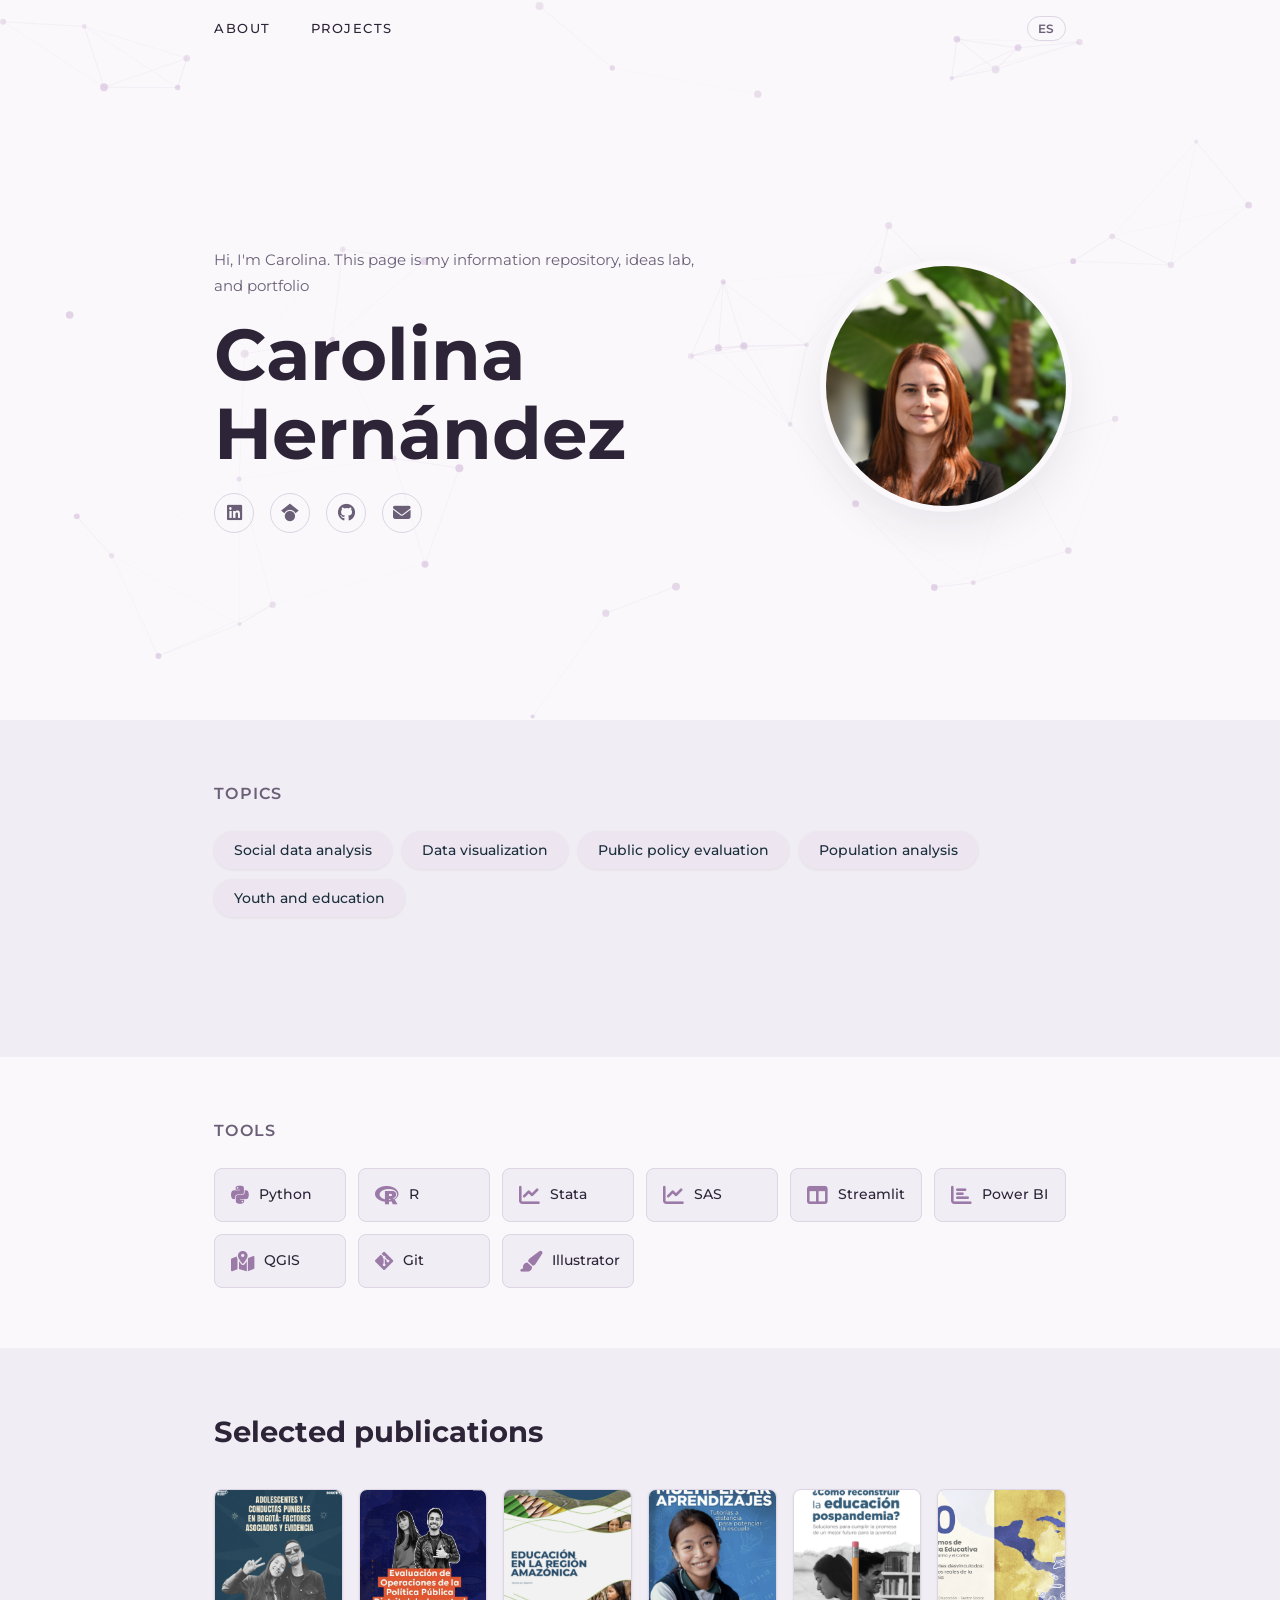
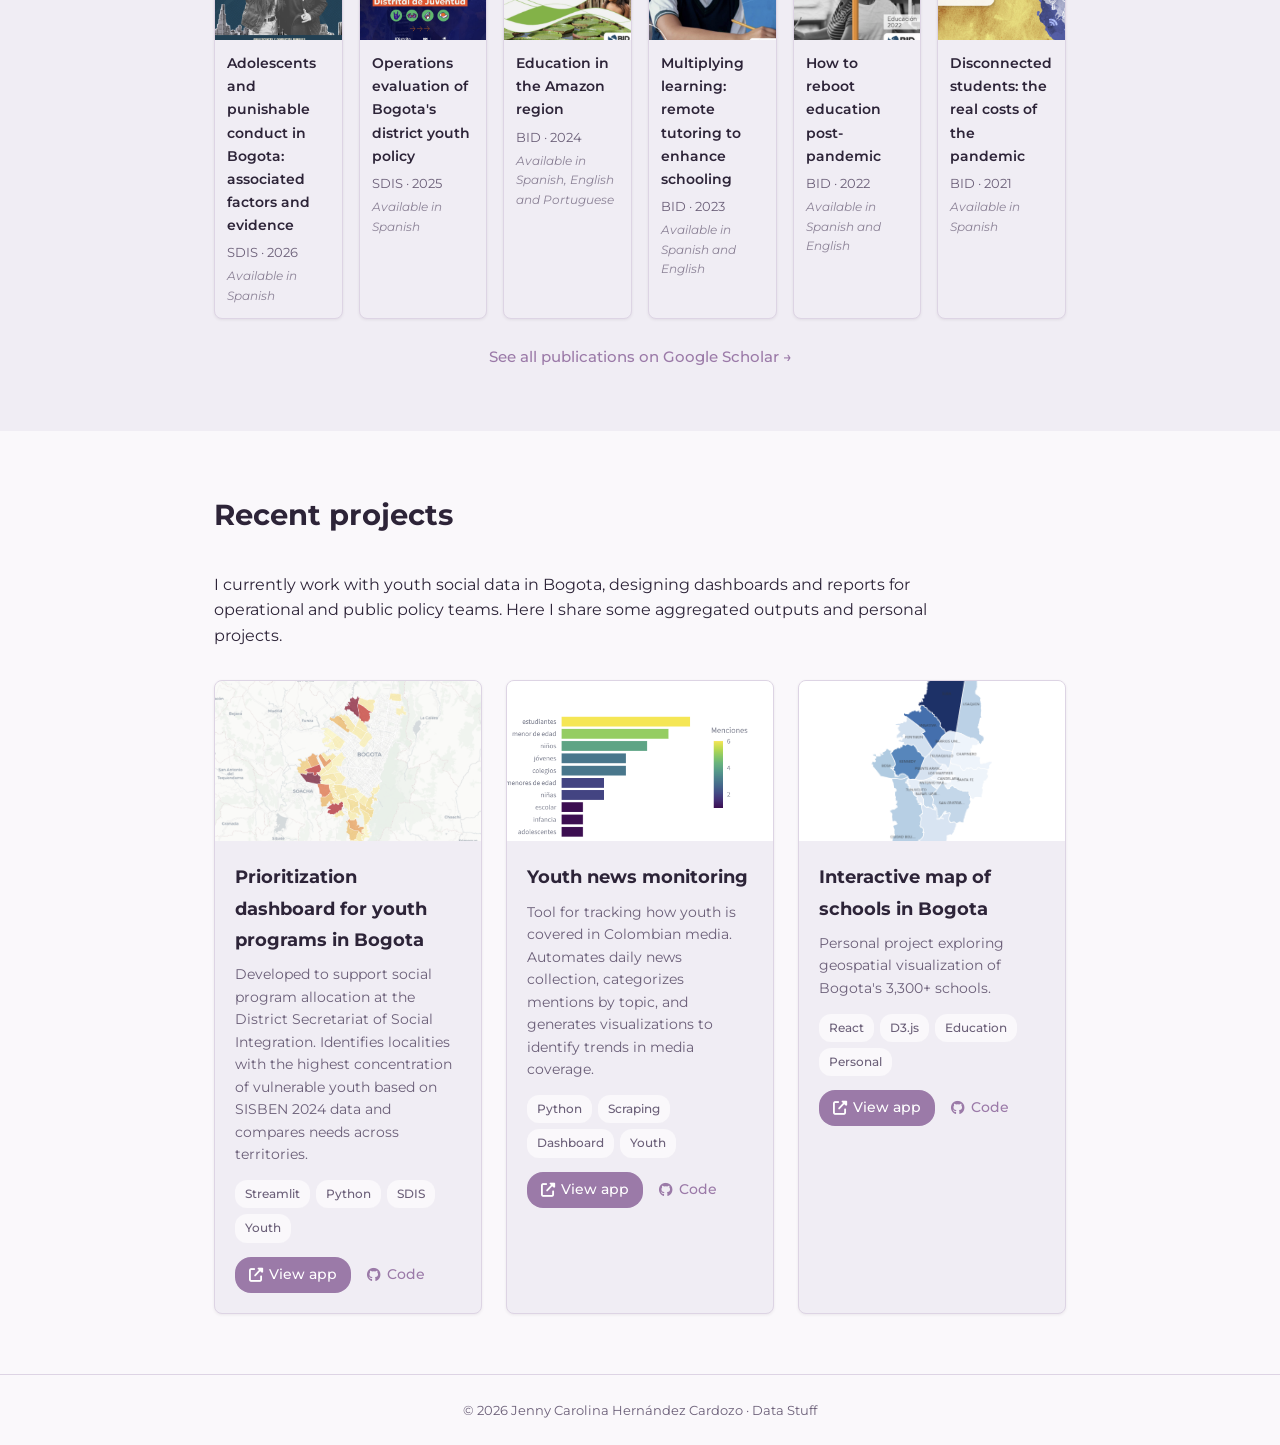
==== index.html @ 2d2e2d51 "Quitar guión largo del saludo hero" ====
<!DOCTYPE html>
<html lang="en">
<head>
    <meta charset="UTF-8">
    <meta name="viewport" content="width=device-width, initial-scale=1.0">
    <title data-i18n-attr="page-title">Data Stuff | Jenny Carolina Hernández Cardozo</title>
    <meta name="description" content="Ideas lab, information repository..." data-i18n-meta="meta-description">
    <link rel="stylesheet" href="style.css?v=18">
    <!-- Iconos de Font Awesome para redes sociales -->
    <link rel="stylesheet" href="https://cdnjs.cloudflare.com/ajax/libs/font-awesome/6.5.1/css/all.min.css">
    <!-- Fuente: Montserrat para todo el sitio -->
    <link rel="preconnect" href="https://fonts.googleapis.com">
    <link rel="preconnect" href="https://fonts.gstatic.com" crossorigin>
    <link href="https://fonts.googleapis.com/css2?family=Montserrat:ital,wght@0,300;0,400;0,500;0,600;0,700&display=swap" rel="stylesheet">
</head>
<body>

    <!-- ========== NAVEGACION ========== -->
    <!-- Barra superior fija con links a cada seccion -->
    <nav class="navbar" id="navbar">
        <div class="nav-container">
            <ul class="nav-links" id="navLinks">
                <li><a href="#about" data-i18n="nav-sobre">About</a></li>
                <li><a href="#projects" data-i18n="nav-proyectos">Projects</a></li>
            </ul>
            <!-- Boton para cambiar idioma (espanol / ingles) -->
            <button class="lang-toggle" id="langToggle" aria-label="Switch language">
                ES
            </button>
        </div>
    </nav>

    <!-- ========== HERO / PRESENTACION ========== -->
    <section class="hero" id="inicio">
        <canvas id="hero-particles"></canvas>
        <div class="hero-container">
            <div class="hero-content">
                <p class="hero-eyebrow" data-i18n="hero-subtitle">Hi, I'm Carolina. This page is my information repository, ideas lab, and portfolio</p>
                <h1 class="hero-name">Carolina<br>Hernández</h1>
                <div class="hero-links">
                    <a href="https://www.linkedin.com/in/carolinahernandezcardozobogota/" target="_blank" rel="noopener" aria-label="LinkedIn">
                        <i class="fab fa-linkedin"></i>
                    </a>
                    <a href="https://scholar.google.com/citations?user=z-auRmUAAAAJ&hl=es" target="_blank" rel="noopener" aria-label="Google Scholar">
                        <i class="fab fa-google-scholar"></i>
                    </a>
                    <a href="https://github.com/CarolinaHernandez2019" target="_blank" rel="noopener" aria-label="GitHub">
                        <i class="fab fa-github"></i>
                    </a>
                    <a href="mailto:carolina.hernandez.car@gmail.com" aria-label="Email">
                        <i class="fas fa-envelope"></i>
                    </a>
                </div>
            </div>
            <div class="hero-photo-wrap">
                <img src="profile.jpg" alt="Carolina Hernández" class="hero-photo">
            </div>
        </div>
    </section>

    <!-- ========== TEMAS ========== -->
    <!-- Expertise profesional -->
    <section class="about-me fade-in" id="about">
        <div class="section-container">
            <h2 class="subsection-title" data-i18n="section-temas">Topics</h2>
            <div class="skill-tags">
                <button class="skill-tag" data-skill="policy" style="--tag-color: #ede6f0;" data-i18n="skill-policy">
                    Social data analysis
                </button>
                <button class="skill-tag" data-skill="data-viz" style="--tag-color: #ede6f0;" data-i18n="skill-dataviz">
                    Data visualization
                </button>
                <button class="skill-tag" data-skill="monitoring" style="--tag-color: #ede6f0;" data-i18n="skill-monitoring">
                    Public policy evaluation
                </button>
                <button class="skill-tag" data-skill="demographics" style="--tag-color: #ede6f0;" data-i18n="skill-demographics">
                    Population analysis
                </button>
                <button class="skill-tag" data-skill="education" style="--tag-color: #ede6f0;" data-i18n="skill-education">
                    Youth and education
                </button>
            </div>
            <div class="skill-descriptions">
                <div class="skill-desc" id="desc-policy">
                    <p data-i18n="desc-policy">Research experience in labor markets, youth, education, and migration.
                    Working with household surveys from Colombia and Latin America.</p>
                </div>
                <div class="skill-desc" id="desc-data-viz">
                    <p data-i18n="desc-dataviz">For technical and non-technical audiences. Publication-ready visualizations
                    in ggplot2 and Plotly. Currently studying D3.js to create interactive web visualizations.</p>
                </div>
                <div class="skill-desc" id="desc-monitoring">
                    <p data-i18n="desc-monitoring">Experience in youth and education policy evaluation through my work
                    with the IDB and the District Secretariat of Social Integration in Bogota.</p>
                </div>
                <div class="skill-desc" id="desc-demographics">
                    <p data-i18n="desc-demographics">Working on population topics since 2013, starting as a research assistant.
                    Formal training with a master's degree in demography from El Colegio de México.</p>
                </div>
                <div class="skill-desc" id="desc-education">
                    <p data-i18n="desc-education">Over 8 years specializing in analysis and evaluation of policies targeting
                    young populations, with emphasis on education, employment, and participation.</p>
                </div>
            </div>
        </div>
    </section>

    <!-- ========== HERRAMIENTAS ========== -->
    <!-- Herramientas tecnicas -->
    <section class="tools-section fade-in" id="tools">
        <div class="section-container">
            <h2 class="subsection-title" data-i18n="subsection-herramientas">Tools</h2>
            <div class="tools-grid">
                <div class="tool-item">
                    <i class="fab fa-python"></i>
                    <span>Python</span>
                </div>
                <div class="tool-item">
                    <i class="fab fa-r-project"></i>
                    <span>R</span>
                </div>
                <div class="tool-item">
                    <i class="fas fa-chart-line"></i>
                    <span>Stata</span>
                </div>
                <div class="tool-item">
                    <i class="fas fa-chart-line"></i>
                    <span>SAS</span>
                </div>
                <div class="tool-item">
                    <i class="fas fa-table-columns"></i>
                    <span>Streamlit</span>
                </div>
                <div class="tool-item">
                    <i class="fas fa-chart-bar"></i>
                    <span>Power BI</span>
                </div>
                <div class="tool-item">
                    <i class="fas fa-map-location-dot"></i>
                    <span>QGIS</span>
                </div>
                <div class="tool-item">
                    <i class="fab fa-git-alt"></i>
                    <span>Git</span>
                </div>
                <div class="tool-item">
                    <i class="fas fa-paintbrush"></i>
                    <span>Illustrator</span>
                </div>
            </div>
        </div>
    </section>

    <!-- ========== PUBLICACIONES ========== -->
    <!-- Publicaciones seleccionadas con imagen de portada -->
    <section class="publications fade-in" id="publications">
        <div class="section-container">
            <h2 class="section-title" data-i18n="section-publicaciones">Selected publications</h2>
            <div class="publications-grid">

                <!-- Publicacion 0: Adolescentes y conductas punibles -->
                <a href="https://www.integracionsocial.gov.co/index.php/noticias/94-noticias-juventud/7770-bogota-presenta-estudio-que-analiza-los-factores-asociados-a-la-vinculacion-de-adolescentes-a-conductas-punibles" target="_blank" rel="noopener" class="publication-card">
                    <div class="publication-image">
                        <img src="Publicaciones/Adolescentes y conductas punibles en Bogotá factores asociados y evidencia.png" alt="Adolescentes y conductas punibles en Bogotá: factores asociados y evidencia">
                    </div>
                    <div class="publication-info">
                        <h3 data-i18n="pub5-title">Adolescents and punishable conduct in Bogota: associated factors and evidence</h3>
                        <p class="publication-meta">SDIS · 2026</p>
                        <p class="publication-lang" data-i18n="pub-lang-es">Disponible en español</p>
                    </div>
                </a>

                <!-- Publicacion 1: Evaluacion de operaciones politica de juventud -->
                <a href="https://felipe-calvo.github.io/static/sdis/PPDJ-Conpes-08-Evaluacion-Operaciones-2025-Informe-Completo.pdf" target="_blank" rel="noopener" class="publication-card">
                    <div class="publication-image">
                        <img src="Publicaciones/Evaluación de Operaciones Política Distrital de Juventud Bogotá.png" alt="Evaluación de operaciones de la política distrital de juventud de Bogotá">
                    </div>
                    <div class="publication-info">
                        <h3 data-i18n="pub0-title">Operations evaluation of Bogota's district youth policy</h3>
                        <p class="publication-meta">SDIS · 2025</p>
                        <p class="publication-lang" data-i18n="pub-lang-es">Disponible en español</p>
                    </div>
                </a>

                <!-- Publicacion 2: Educacion en la region Amazonica -->
                <a href="http://dx.doi.org/10.18235/0012989" target="_blank" rel="noopener" class="publication-card">
                    <div class="publication-image">
                        <img src="Publicaciones/Educación en la región Amazónica.png" alt="Educación en la región Amazónica">
                    </div>
                    <div class="publication-info">
                        <h3 data-i18n="pub1-title">Education in the Amazon region</h3>
                        <p class="publication-meta">BID · 2024</p>
                        <p class="publication-lang" data-i18n="pub-lang-es-en-pt">Disponible en español, inglés y portugués</p>
                    </div>
                </a>

                <!-- Publicacion 3: Multiplicar aprendizajes -->
                <a href="http://dx.doi.org/10.18235/0005309" target="_blank" rel="noopener" class="publication-card">
                    <div class="publication-image">
                        <img src="Publicaciones/Multiplicar aprendizajes tutorías a distancia para potenciar la escuela.png" alt="Multiplicar aprendizajes: tutorías a distancia para potenciar la escuela">
                    </div>
                    <div class="publication-info">
                        <h3 data-i18n="pub2-title">Multiplying learning: remote tutoring to enhance schooling</h3>
                        <p class="publication-meta">BID · 2023</p>
                        <p class="publication-lang" data-i18n="pub-lang-es-en">Disponible en español e inglés</p>
                    </div>
                </a>

                <!-- Publicacion 4: Como reconstruir la educacion postpandemia -->
                <a href="http://dx.doi.org/10.18235/0004241" target="_blank" rel="noopener" class="publication-card">
                    <div class="publication-image">
                        <img src="Publicaciones/¿Cómo reconstruir la educación postpandemia.png" alt="¿Cómo reconstruir la educación postpandemia?">
                    </div>
                    <div class="publication-info">
                        <h3 data-i18n="pub3-title">How to reboot education post-pandemic</h3>
                        <p class="publication-meta">BID · 2022</p>
                        <p class="publication-lang" data-i18n="pub-lang-es-en">Disponible en español e inglés</p>
                    </div>
                </a>

                <!-- Publicacion 5: Estudiantes desvinculados -->
                <a href="https://publications.iadb.org/es/hablemos-de-politica-educativa-10-estudiantes-desvinculados-los-costos-reales-de-la-pandemia" target="_blank" rel="noopener" class="publication-card">
                    <div class="publication-image">
                        <img src="Publicaciones/Estudiantes desvinculados, Los costos reales de la pandemia.png" alt="Estudiantes desvinculados: los costos reales de la pandemia">
                    </div>
                    <div class="publication-info">
                        <h3 data-i18n="pub4-title">Disconnected students: the real costs of the pandemic</h3>
                        <p class="publication-meta">BID · 2021</p>
                        <p class="publication-lang" data-i18n="pub-lang-es">Disponible en español</p>
                    </div>
                </a>

            </div>
            <p class="publications-more">
                <a href="https://scholar.google.com/citations?user=z-auRmUAAAAJ&hl=es" target="_blank" rel="noopener">
                    <span data-i18n="pub-scholar-link">See all publications on Google Scholar</span> →
                </a>
            </p>
        </div>
    </section>

    <!-- ========== PROYECTOS ========== -->
    <!-- Tarjetas con proyectos destacados -->
    <section class="projects fade-in" id="projects">
        <div class="section-container">
            <h2 class="section-title" data-i18n="section-proyectos">Recent projects</h2>
            <p class="projects-intro" data-i18n="hero-intro-projects">
                I currently work with youth social data in Bogota, designing dashboards
                and reports for operational and public policy teams. Here I share some
                aggregated outputs and personal projects.
            </p>
            <div class="projects-grid">

                <!-- Proyecto 1: Tablero Jovenes con Oportunidades -->
                <article class="project-card">
                    <div class="project-image project-image-link">
                        <a href="https://tablero-jco-fmeyctbuhogjs5tgttm2iw.streamlit.app/" target="_blank" rel="noopener">
                            <img src="tablero-jco-preview.png" alt="Youth programs prioritization dashboard preview">
                        </a>
                    </div>
                    <div class="project-content">
                        <h3 data-i18n="project1-title">Prioritization dashboard for youth programs in Bogota</h3>
                        <p data-i18n="project1-desc">Developed to support social program allocation at the District Secretariat
                        of Social Integration. Identifies localities with the highest concentration of
                        vulnerable youth based on SISBEN 2024 data and compares needs across territories.</p>
                        <div class="project-tags">
                            <span>Streamlit</span>
                            <span>Python</span>
                            <span>SDIS</span>
                            <span data-i18n="tag-youth">Youth</span>
                        </div>
                        <div class="project-links-row">
                            <a href="https://tablero-jco-fmeyctbuhogjs5tgttm2iw.streamlit.app/"
                               target="_blank" rel="noopener" class="project-link primary">
                                <i class="fas fa-external-link-alt"></i> <span data-i18n="project1-link-app">View app</span>
                            </a>
                            <a href="https://github.com/CarolinaHernandez2019/tablero-jco"
                               target="_blank" rel="noopener" class="project-link">
                                <i class="fab fa-github"></i> <span data-i18n="project1-link-code">Code</span>
                            </a>
                        </div>
                    </div>
                </article>

                <!-- Proyecto 2: Monitoreo de noticias de juventud -->
                <article class="project-card">
                    <div class="project-image project-image-link">
                        <a href="https://noticiasjuventudcolombia.streamlit.app/" target="_blank" rel="noopener">
                            <img src="monitor-noticias-preview.png" alt="Youth news monitoring dashboard preview">
                        </a>
                    </div>
                    <div class="project-content">
                        <h3 data-i18n="project2-title">Youth news monitoring</h3>
                        <p data-i18n="project2-desc">Tool for tracking how youth is covered in Colombian media. Automates
                        daily news collection, categorizes mentions by topic, and generates visualizations
                        to identify trends in media coverage.</p>
                        <div class="project-tags">
                            <span>Python</span>
                            <span>Scraping</span>
                            <span>Dashboard</span>
                            <span data-i18n="tag-youth">Youth</span>
                        </div>
                        <div class="project-links-row">
                            <a href="https://noticiasjuventudcolombia.streamlit.app/"
                               target="_blank" rel="noopener" class="project-link primary">
                                <i class="fas fa-external-link-alt"></i> <span data-i18n="project2-link-app">View app</span>
                            </a>
                            <a href="https://github.com/CarolinaHernandez2019/-monitoreo-noticias-juventud"
                               target="_blank" rel="noopener" class="project-link">
                                <i class="fab fa-github"></i> <span data-i18n="project2-link-code">Code</span>
                            </a>
                        </div>
                    </div>
                </article>

                <!-- Proyecto 3: Mapa de escuelas de Bogotá -->
                <article class="project-card">
                    <div class="project-image project-image-link">
                        <a href="https://carolinahernandez2019.github.io/mapa-escuelas-bogota/" target="_blank" rel="noopener">
                            <img src="mapa-escuelas-preview.png" alt="Mapa interactivo de escuelas de Bogotá preview">
                        </a>
                    </div>
                    <div class="project-content">
                        <h3 data-i18n="project3-title">Interactive map of schools in Bogota</h3>
                        <p data-i18n="project3-desc">Personal project exploring geospatial visualization of Bogota's 3,300+ schools.</p>
                        <div class="project-tags">
                            <span>React</span>
                            <span>D3.js</span>
                            <span data-i18n="tag-education">Education</span>
                            <span data-i18n="tag-personal">Personal</span>
                        </div>
                        <div class="project-links-row">
                            <a href="https://carolinahernandez2019.github.io/mapa-escuelas-bogota/"
                               target="_blank" rel="noopener" class="project-link primary">
                                <i class="fas fa-external-link-alt"></i> <span data-i18n="project3-link-app">View app</span>
                            </a>
                            <a href="https://github.com/CarolinaHernandez2019/mapa-escuelas-bogota"
                               target="_blank" rel="noopener" class="project-link">
                                <i class="fab fa-github"></i> <span data-i18n="project3-link-code">Code</span>
                            </a>
                        </div>
                    </div>
                </article>

            </div>
        </div>
    </section>

    <!-- ========== FOOTER ========== -->
    <footer class="footer">
        <div class="section-container">
            <p data-i18n="footer-text">&copy; 2026 Jenny Carolina Hernández Cardozo &middot; Data Stuff</p>
        </div>
    </footer>

    <script src="traducciones-idioma.js?v=8"></script>
    <script src="particles.js?v=5"></script>
    <script src="script.js?v=6"></script>
</body>
</html>
---- style.css ----
/* ==========================================================
   PORTAFOLIO - Carolina Hernandez
   Archivo de estilos principal.

   Para modificar colores, buscar la seccion "Variables CSS"
   al inicio. Ahi se cambian los colores globales del sitio.
   ========================================================== */

/* --- Clase para ocultar visualmente pero mantener accesible para buscadores y lectores de pantalla --- */
.sr-only {
    position: absolute;
    width: 1px;
    height: 1px;
    padding: 0;
    margin: -1px;
    overflow: hidden;
    clip: rect(0, 0, 0, 0);
    white-space: nowrap;
    border: 0;
}

/* --- Variables CSS: colores y fuentes del sitio --- */
/* Tema claro minimalista — paleta lilac */
:root {
    --color-bg: #faf8fb;
    --color-surface: #f0edf4;
    --color-text: #2d2438;
    --color-text-secondary: #6b5f78;
    --color-accent: #9b7aa8;
    --color-accent-hover: #7d5e8a;
    --color-accent-light: #ede6f0;
    --color-border: #ddd4e4;
    --font-body: 'Montserrat', -apple-system, BlinkMacSystemFont, sans-serif;
    --font-heading: 'Montserrat', -apple-system, BlinkMacSystemFont, sans-serif;
    --shadow-sm: 0 1px 3px rgba(45, 36, 56, 0.08);
    --shadow-md: 0 4px 12px rgba(45, 36, 56, 0.1);
    --shadow-lg: 0 8px 30px rgba(45, 36, 56, 0.12);
    --radius: 8px;
    --max-width: 900px;
    --transition: 0.3s ease;
}

/* --- Reset: estilos base para todos los elementos --- */
*,
*::before,
*::after {
    margin: 0;
    padding: 0;
    box-sizing: border-box;
}

html {
    scroll-behavior: smooth;
    scroll-padding-top: 80px;
}

body {
    font-family: var(--font-body);
    background-color: var(--color-bg);
    color: var(--color-text);
    line-height: 1.7;
    transition: background-color var(--transition), color var(--transition);
}

/* --- Contenedor de secciones --- */
.section-container {
    max-width: var(--max-width);
    margin: 0 auto;
    padding: 0 24px;
}

/* ========== NAVEGACION ========== */
/* Barra fija en la parte superior */
.navbar {
    position: fixed;
    top: 0;
    left: 0;
    right: 0;
    z-index: 1000;
    background: transparent;
    border-bottom: none;
    transition: background var(--transition), box-shadow var(--transition);
}

/* Al hacer scroll, la barra gana fondo solido */
.navbar.scrolled {
    background: var(--color-bg);
    border-bottom: 1px solid var(--color-border);
}

/* Cuando se hace scroll, la barra gana sombra */
.navbar.scrolled {
    box-shadow: var(--shadow-sm);
}

.nav-container {
    max-width: var(--max-width);
    margin: 0 auto;
    padding: 0 24px;
    display: flex;
    align-items: center;
    justify-content: space-between;
    height: 56px;
}

.nav-links {
    display: flex;
    list-style: none;
    gap: 40px;
}

.nav-links a {
    text-decoration: none;
    color: var(--color-text);
    font-size: 0.8rem;
    font-weight: 500;
    letter-spacing: 0.12em;
    text-transform: uppercase;
    transition: color var(--transition);
    position: relative;
}

.nav-links a:hover,
.nav-links a.active {
    color: var(--color-accent);
}

/* Linea decorativa debajo del link activo — ahora animada en la seccion de animaciones */

/* --- Boton de cambio de idioma (ES/EN) --- */
/* Se muestra junto al boton de tema en la barra de navegacion */
.lang-toggle {
    background: none;
    border: 1.5px solid var(--color-border);
    color: var(--color-text-secondary);
    font-family: var(--font-body);
    font-size: 0.75rem;
    font-weight: 600;
    cursor: pointer;
    padding: 4px 10px;
    border-radius: 14px;
    letter-spacing: 0.05em;
    transition: color var(--transition), border-color var(--transition), background var(--transition);
}

.lang-toggle:hover {
    color: var(--color-accent);
    border-color: var(--color-accent);
    background: var(--color-bg);
}

/* --- Boton de tema (deshabilitado, solo tema oscuro) --- */
.theme-toggle {
    display: none;
    background: none;
    border: none;
    color: var(--color-text-secondary);
    font-size: 1.1rem;
    cursor: pointer;
    padding: 8px;
    border-radius: 50%;
    transition: color var(--transition), background var(--transition);
}

.theme-toggle:hover {
    color: var(--color-accent);
    background: var(--color-bg);
}

/* --- Subtitulo "Cosas de Datos" debajo del nombre --- */
.hero-tagline {
    font-family: var(--font-body);
    font-size: 1.1rem;
    font-weight: 400;
    color: var(--color-accent);
    margin-bottom: 24px;
}

/* ========== HERO / PRESENTACION ========== */
.hero {
    position: relative;
    padding: 140px 0 80px;
    min-height: 80vh;
    display: flex;
    align-items: center;
}

/* Canvas de partículas — fondo del hero */
#hero-particles {
    position: absolute;
    top: 0;
    left: 0;
    width: 100%;
    height: 100%;
    z-index: 0;
    pointer-events: none;
}

.hero-container {
    position: relative;
    z-index: 1;
    max-width: var(--max-width);
    margin: 0 auto;
    padding: 0 24px;
    display: flex;
    gap: 48px;
    align-items: center;
    width: 100%;
}

/* Texto del hero ocupa la izquierda */
.hero-content {
    flex: 1;
}

/* Saludo / intro antes del nombre */
.hero-eyebrow {
    font-size: 0.95rem;
    font-weight: 400;
    color: var(--color-text-secondary);
    margin-bottom: 16px;
    max-width: 480px;
}

/* Foto circular a la derecha */
.hero-photo-wrap {
    flex-shrink: 0;
}

.hero-photo {
    width: 240px;
    height: 240px;
    border-radius: 50%;
    object-fit: cover;
    box-shadow: 0 0 0 6px var(--color-bg), 0 16px 48px rgba(45, 36, 56, 0.1);
}

/* --- Foto de perfil (usada en seccion Sobre mi) --- */
.hero-image {
    flex-shrink: 0;
}

.hero-image img,
.image-placeholder {
    width: 220px;
    height: 220px;
    border-radius: 12px;
    object-fit: cover;
    box-shadow: var(--shadow-md);
}

/* Placeholder que se muestra mientras no haya foto */
.image-placeholder {
    background: linear-gradient(135deg, #ddd4e4 0%, #9b7aa8 100%);
    display: flex;
    flex-direction: column;
    align-items: center;
    justify-content: center;
    color: white;
    font-size: 0.8rem;
    gap: 8px;
}

.image-placeholder i {
    font-size: 3rem;
    opacity: 0.9;
}

.image-hint {
    font-size: 0.7rem;
    opacity: 0.7;
}

/* --- Contenido del hero --- */
.hero-location {
    font-size: 0.85rem;
    color: var(--color-text-secondary);
    margin-bottom: 8px;
}

.hero-location i {
    margin-right: 4px;
    color: var(--color-accent);
}

.hero-name {
    font-family: var(--font-heading);
    font-size: clamp(3rem, 7vw, 4.5rem);
    font-weight: 700;
    line-height: 1.1;
    margin-bottom: 20px;
    color: var(--color-text);
}

.hero-title {
    font-family: var(--font-body);
    font-size: 1.15rem;
    font-weight: 500;
    color: var(--color-accent);
    margin-bottom: 2px;
}

.hero-tagline {
    font-size: 1rem;
    line-height: 1.7;
    color: var(--color-text-secondary);
    max-width: 480px;
    margin-bottom: 24px;
}

/* Link dentro de la bio (ej: enlace a LinkedIn) */
.hero-bio a {
    color: var(--color-accent);
    text-decoration: none;
    font-weight: 500;
    border-bottom: 1px solid transparent;
    transition: border-color var(--transition);
}

.hero-bio a:hover {
    border-bottom-color: var(--color-accent);
}

/* --- Iconos de redes sociales en el hero --- */
.hero-links {
    display: flex;
    gap: 16px;
}

.hero-links a {
    width: 40px;
    height: 40px;
    display: flex;
    align-items: center;
    justify-content: center;
    border-radius: 50%;
    color: var(--color-text-secondary);
    border: 1px solid var(--color-border);
    text-decoration: none;
    font-size: 1.1rem;
    transition: all var(--transition);
}

.hero-links a:hover {
    color: var(--color-accent);
    border-color: var(--color-accent);
    transform: translateY(-2px);
    box-shadow: var(--shadow-sm);
}

/* ========== SECCION DE SKILLS / EXPERTISE ========== */
.skills {
    padding: 24px 0 60px;
}

.section-title {
    font-family: var(--font-heading);
    font-size: 1.8rem;
    margin-bottom: 32px;
    color: var(--color-text);
}

.subsection-title {
    font-family: var(--font-body);
    font-size: 1rem;
    font-weight: 600;
    margin: 0 0 24px;
    color: var(--color-text-secondary);
    text-transform: uppercase;
    letter-spacing: 0.08em;
}

/* --- Tags interactivos de expertise --- */
/* Al hacer clic aparece la descripcion debajo */
.skill-tags {
    display: flex;
    flex-wrap: wrap;
    gap: 10px;
}

.skill-tag {
    padding: 10px 20px;
    border-radius: 24px;
    border: none;
    background: var(--tag-color);
    color: #1a2e3b;
    font-family: var(--font-body);
    font-size: 0.88rem;
    font-weight: 500;
    cursor: pointer;
    transition: all var(--transition);
    box-shadow: var(--shadow-sm);
}

.skill-tag:hover {
    transform: translateY(-2px);
    box-shadow: var(--shadow-md);
}

.skill-tag.active {
    transform: translateY(-2px);
    box-shadow: var(--shadow-md);
    outline: 2px solid var(--color-text);
    outline-offset: 2px;
}

/* Descripciones que aparecen al hacer clic */
.skill-descriptions {
    margin-top: 20px;
    min-height: 60px;
}

.skill-desc {
    display: none;
    animation: fadeIn 0.3s ease;
}

.skill-desc.active {
    display: block;
}

.skill-desc p {
    font-size: 0.92rem;
    line-height: 1.7;
    color: var(--color-text-secondary);
    padding: 16px 20px;
    background: var(--color-surface);
    border-radius: var(--radius);
    border-left: 3px solid var(--color-accent);
    box-shadow: var(--shadow-sm);
}

@keyframes fadeIn {
    from { opacity: 0; transform: translateY(8px); }
    to { opacity: 1; transform: translateY(0); }
}

/* --- Grid de herramientas tecnicas --- */
.tools-grid {
    display: grid;
    grid-template-columns: repeat(auto-fill, minmax(120px, 1fr));
    gap: 12px;
}

.tool-item {
    display: flex;
    align-items: center;
    gap: 10px;
    padding: 14px 16px;
    background: var(--color-surface);
    border-radius: var(--radius);
    border: 1px solid var(--color-border);
    font-size: 0.88rem;
    font-weight: 500;
    transition: all var(--transition);
}

.tool-item:hover {
    border-color: var(--color-accent);
    transform: translateY(-1px);
    box-shadow: var(--shadow-sm);
}

.tool-item i {
    font-size: 1.3rem;
    color: var(--color-accent);
}

/* ========== HERRAMIENTAS (seccion separada) ========== */
.tools-section {
    padding: 60px 0;
}

/* ========== PROYECTOS ========== */
.projects {
    padding: 60px 0;
}

.projects-intro {
    text-align: left;
    color: var(--color-muted);
    font-size: 1rem;
    line-height: 1.6;
    margin-bottom: 32px;
    max-width: 720px;
}

.projects-grid {
    display: grid;
    grid-template-columns: repeat(auto-fill, minmax(260px, 1fr));
    gap: 24px;
}

/* --- Tarjeta de proyecto --- */
.project-card {
    background: var(--color-surface);
    border-radius: var(--radius);
    overflow: hidden;
    border: 1px solid var(--color-border);
    transition: all var(--transition);
    box-shadow: var(--shadow-sm);
}

.project-card:hover {
    transform: translateY(-4px);
    box-shadow: var(--shadow-lg);
}

/* Imagen o placeholder del proyecto */
.project-image {
    height: 160px;
    overflow: hidden;
}

.project-image img {
    width: 100%;
    height: 100%;
    object-fit: cover;
}

.project-placeholder {
    width: 100%;
    height: 100%;
    display: flex;
    align-items: center;
    justify-content: center;
    font-size: 2.5rem;
    color: white;
}

/* Cada tarjeta tiene un degradado diferente */
.project-card:nth-child(1) .project-placeholder {
    background: linear-gradient(135deg, #ddd4e4, #9b7aa8);
}
.project-card:nth-child(2) .project-placeholder {
    background: linear-gradient(135deg, #e6dced, #a886b5);
}
.project-card:nth-child(3) .project-placeholder {
    background: linear-gradient(135deg, #ede6f0, #b898c4);
}

.project-content {
    padding: 20px;
}

.project-content h3 {
    font-family: var(--font-heading);
    font-size: 1.15rem;
    margin-bottom: 8px;
    color: var(--color-text);
}

.project-content p {
    font-size: 0.88rem;
    line-height: 1.6;
    color: var(--color-text-secondary);
    margin-bottom: 14px;
}

/* Tags dentro de cada tarjeta de proyecto */
.project-tags {
    display: flex;
    flex-wrap: wrap;
    gap: 6px;
    margin-bottom: 14px;
}

.project-tags span {
    padding: 4px 10px;
    background: var(--color-bg);
    border-radius: 12px;
    font-size: 0.75rem;
    font-weight: 500;
    color: var(--color-text-secondary);
}

/* Fila con dos links: app en vivo + codigo */
.project-links-row {
    display: flex;
    gap: 16px;
    align-items: center;
}

.project-link {
    display: inline-flex;
    align-items: center;
    gap: 6px;
    color: var(--color-accent);
    text-decoration: none;
    font-size: 0.88rem;
    font-weight: 500;
    transition: all var(--transition);
}

.project-link:hover {
    gap: 10px;
}

/* Link principal (app en vivo) con fondo */
.project-link.primary {
    background: var(--color-accent);
    color: white;
    padding: 6px 14px;
    border-radius: 16px;
    gap: 6px;
}

.project-link.primary:hover {
    gap: 8px;
    box-shadow: var(--shadow-sm);
}

/* Imagen del proyecto clickeable */
.project-image-link a {
    display: block;
    width: 100%;
    height: 100%;
}

.project-image-link .project-placeholder {
    transition: opacity var(--transition);
}

.project-image-link:hover .project-placeholder {
    opacity: 0.85;
}

/* Texto "Ver app en vivo" dentro del placeholder */
.preview-hint {
    font-size: 0.8rem;
    font-weight: 500;
    margin-top: 4px;
    opacity: 0.9;
}

/* ========== PUBLICACIONES ========== */
/* Seccion con publicaciones seleccionadas como tarjetas clickeables */
.publications {
    padding: 60px 0;
    background: var(--color-surface);
}

.publications-grid {
    display: grid;
    grid-template-columns: repeat(6, 1fr);
    gap: 16px;
}

/* Cada tarjeta es un enlace clickeable a la publicacion */
.publication-card {
    background: var(--color-surface);
    border-radius: var(--radius);
    overflow: hidden;
    border: 1px solid var(--color-border);
    transition: all var(--transition);
    box-shadow: var(--shadow-sm);
    text-decoration: none;
    color: inherit;
}

.publication-card:hover {
    transform: translateY(-4px);
    box-shadow: var(--shadow-lg);
}

/* Imagen de portada de la publicacion */
.publication-image {
    height: 150px;
    overflow: hidden;
}

.publication-image img {
    width: 100%;
    height: 100%;
    object-fit: cover;
    transition: transform var(--transition);
}

.publication-card:hover .publication-image img {
    transform: scale(1.03);
}

.publication-info {
    padding: 12px;
}

.publication-info h3 {
    font-family: var(--font-heading);
    font-size: 0.85rem;
    font-weight: 600;
    margin-bottom: 4px;
    color: var(--color-text);
}

/* Organizacion y año de la publicacion */
.publication-meta {
    font-size: 0.82rem;
    color: var(--color-text-secondary);
}

/* Indicador de idioma disponible */
.publication-lang {
    font-size: 0.72rem;
    font-style: italic;
    color: var(--color-text-secondary);
    margin-top: 4px;
    opacity: 0.75;
}

/* Link a Google Scholar debajo de las tarjetas */
.publications-more {
    margin-top: 24px;
    text-align: center;
}

.publications-more a {
    color: var(--color-accent);
    text-decoration: none;
    font-size: 0.92rem;
    font-weight: 500;
    transition: all var(--transition);
}

.publications-more a:hover {
    opacity: 0.8;
}

/* --- Boton de descarga de CV --- */
.cv-download-btn {
    display: inline-flex;
    align-items: center;
    gap: 8px;
    padding: 10px 20px;
    background: var(--color-accent-light);
    color: var(--color-accent);
    text-decoration: none;
    border-radius: 20px;
    font-size: 0.88rem;
    font-weight: 500;
    transition: all var(--transition);
    box-shadow: var(--shadow-sm);
    margin-top: 16px;
}

.cv-download-btn:hover {
    transform: translateY(-2px);
    box-shadow: var(--shadow-md);
}

/* ========== SOBRE MI ========== */
.about-me {
    padding: 60px 0;
    background: var(--color-surface);
}

/* Tarjeta con foto a la izquierda y texto a la derecha */
.about-card {
    display: flex;
    gap: 36px;
    align-items: flex-start;
    background: var(--color-surface);
    border-radius: var(--radius);
    padding: 32px;
    border: 1px solid var(--color-border);
    box-shadow: var(--shadow-sm);
}

.about-image img,
.about-image .image-placeholder {
    width: 180px;
    height: 180px;
    border-radius: 12px;
    object-fit: cover;
    box-shadow: var(--shadow-sm);
}

.about-image {
    flex-shrink: 0;
}

.about-name {
    font-family: var(--font-heading);
    font-size: 1.4rem;
    font-weight: 700;
    color: var(--color-text);
    margin-bottom: 4px;
}

.about-role {
    font-size: 0.95rem;
    font-weight: 500;
    color: var(--color-accent);
    margin-bottom: 4px;
}

.about-location {
    font-size: 0.85rem;
    color: var(--color-text-secondary);
    margin-bottom: 16px;
}

.about-location i {
    margin-right: 4px;
    color: var(--color-accent);
}

.about-bio {
    font-size: 0.92rem;
    line-height: 1.7;
    color: var(--color-text-secondary);
    margin-bottom: 20px;
}

/* Link dentro de la bio de Sobre mi */
.about-bio a {
    color: var(--color-accent);
    text-decoration: none;
    font-weight: 500;
    border-bottom: 1px solid transparent;
    transition: border-color var(--transition);
}

.about-bio a:hover {
    border-bottom-color: var(--color-accent);
}

/* ========== CONTACTO ========== */
.contact {
    padding: 80px 0;
    text-align: center;
    background: var(--color-surface);
}

.contact-text {
    font-size: 1rem;
    color: var(--color-text-secondary);
    margin-bottom: 32px;
    max-width: 500px;
    margin-left: auto;
    margin-right: auto;
}

.contact-links {
    display: flex;
    gap: 16px;
    justify-content: center;
    flex-wrap: wrap;
}

/* Boton principal de contacto */
.contact-btn {
    display: inline-flex;
    align-items: center;
    gap: 8px;
    padding: 12px 28px;
    background: var(--color-accent);
    color: #ffffff;
    text-decoration: none;
    border-radius: 24px;
    font-size: 0.9rem;
    font-weight: 500;
    transition: all var(--transition);
    box-shadow: var(--shadow-sm);
}

.contact-btn:hover {
    transform: translateY(-2px);
    box-shadow: var(--shadow-md);
}

/* Botones secundarios de contacto */
.contact-btn.secondary {
    background: var(--color-surface);
    color: var(--color-text);
    border: 1px solid var(--color-border);
}

.contact-btn.secondary:hover {
    border-color: var(--color-accent);
    color: var(--color-accent);
}

/* ========== FOOTER ========== */
.footer {
    padding: 24px 0;
    text-align: center;
    border-top: 1px solid var(--color-border);
}

.footer p {
    font-size: 0.82rem;
    color: var(--color-text-secondary);
}

/* ========== ANIMACIONES DINAMICAS ========== */

/* Fade-in al scroll — las secciones aparecen suavemente */
.fade-in {
    opacity: 0;
    transform: translateY(24px);
    transition: opacity 0.6s ease, transform 0.6s ease;
}

.fade-in.visible {
    opacity: 1;
    transform: translateY(0);
}

/* Underline animado en links del nav */
.nav-links a::after {
    content: '';
    position: absolute;
    bottom: -4px;
    left: 0;
    width: 0;
    height: 2px;
    background: var(--color-accent);
    transition: width 0.3s ease;
}

.nav-links a:hover::after,
.nav-links a.active::after {
    width: 100%;
}

/* ========== RESPONSIVE: MOVILES ========== */
/* Ajustes para pantallas menores a 768px */
@media (max-width: 768px) {
    /* Navegacion: siempre visible, compacta en movil */
    .nav-links {
        gap: 24px;
    }

    .nav-links a {
        font-size: 0.72rem;
    }

    /* Hero: foto arriba, texto abajo en movil */
    .hero-container {
        flex-direction: column-reverse;
        text-align: center;
    }

    .hero-photo {
        width: 180px;
        height: 180px;
    }

    .hero-eyebrow {
        margin-top: 24px;
    }

    .hero-tagline {
        max-width: 100%;
    }

    /* Sobre mi: foto arriba, texto abajo */
    .about-card {
        flex-direction: column;
        align-items: center;
        text-align: center;
    }

    .about-image img,
    .about-image .image-placeholder {
        width: 150px;
        height: 150px;
    }

    .about-bio {
        text-align: left;
    }

    .hero-links {
        justify-content: center;
    }

    /* Skills: tags en 2 columnas */
    .skill-tags {
        justify-content: center;
    }

    .skill-tag {
        font-size: 0.82rem;
        padding: 8px 16px;
    }

    /* Proyectos: una columna */
    .projects-grid {
        grid-template-columns: 1fr;
    }

    /* Publicaciones: una columna en movil */
    .publications-grid {
        grid-template-columns: 1fr;
    }

    .tools-grid {
        grid-template-columns: repeat(3, 1fr);
    }
}

/* Pantallas muy pequenas */
@media (max-width: 480px) {
    .tools-grid {
        grid-template-columns: repeat(2, 1fr);
    }
}
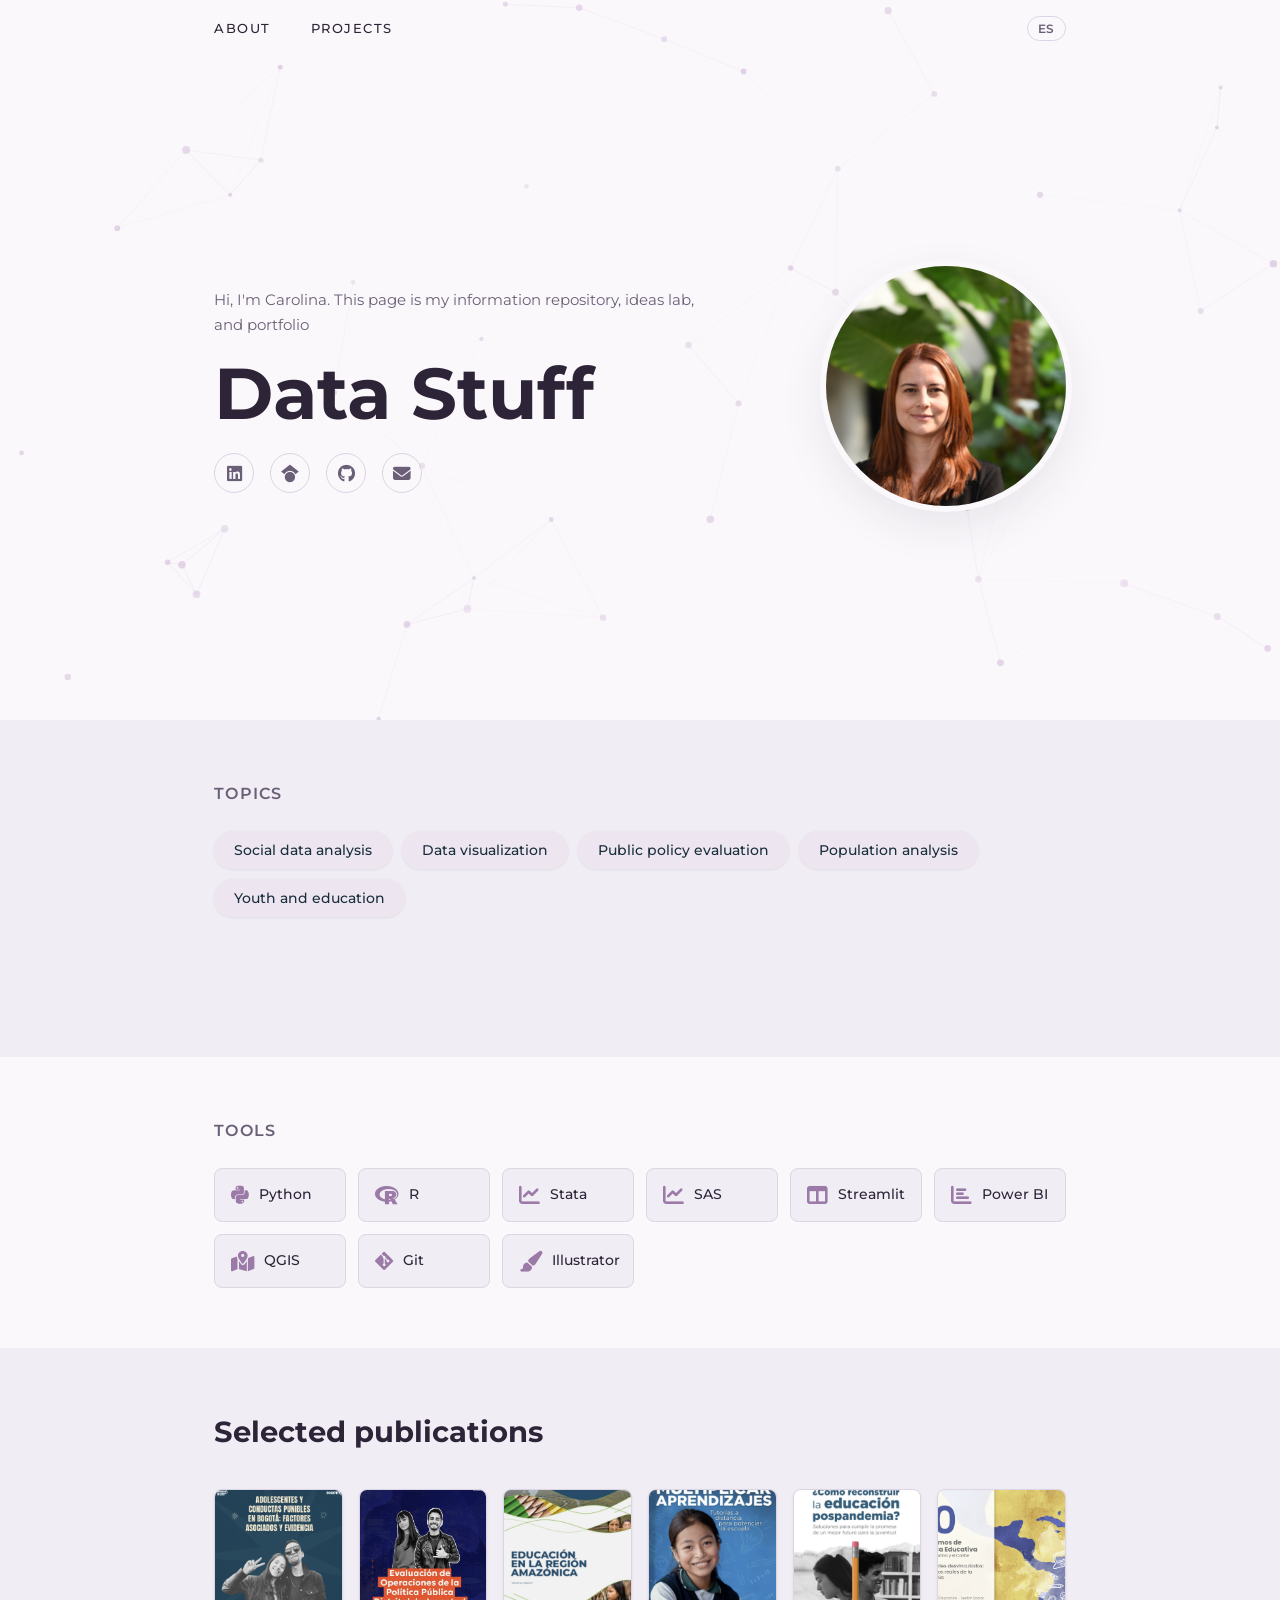
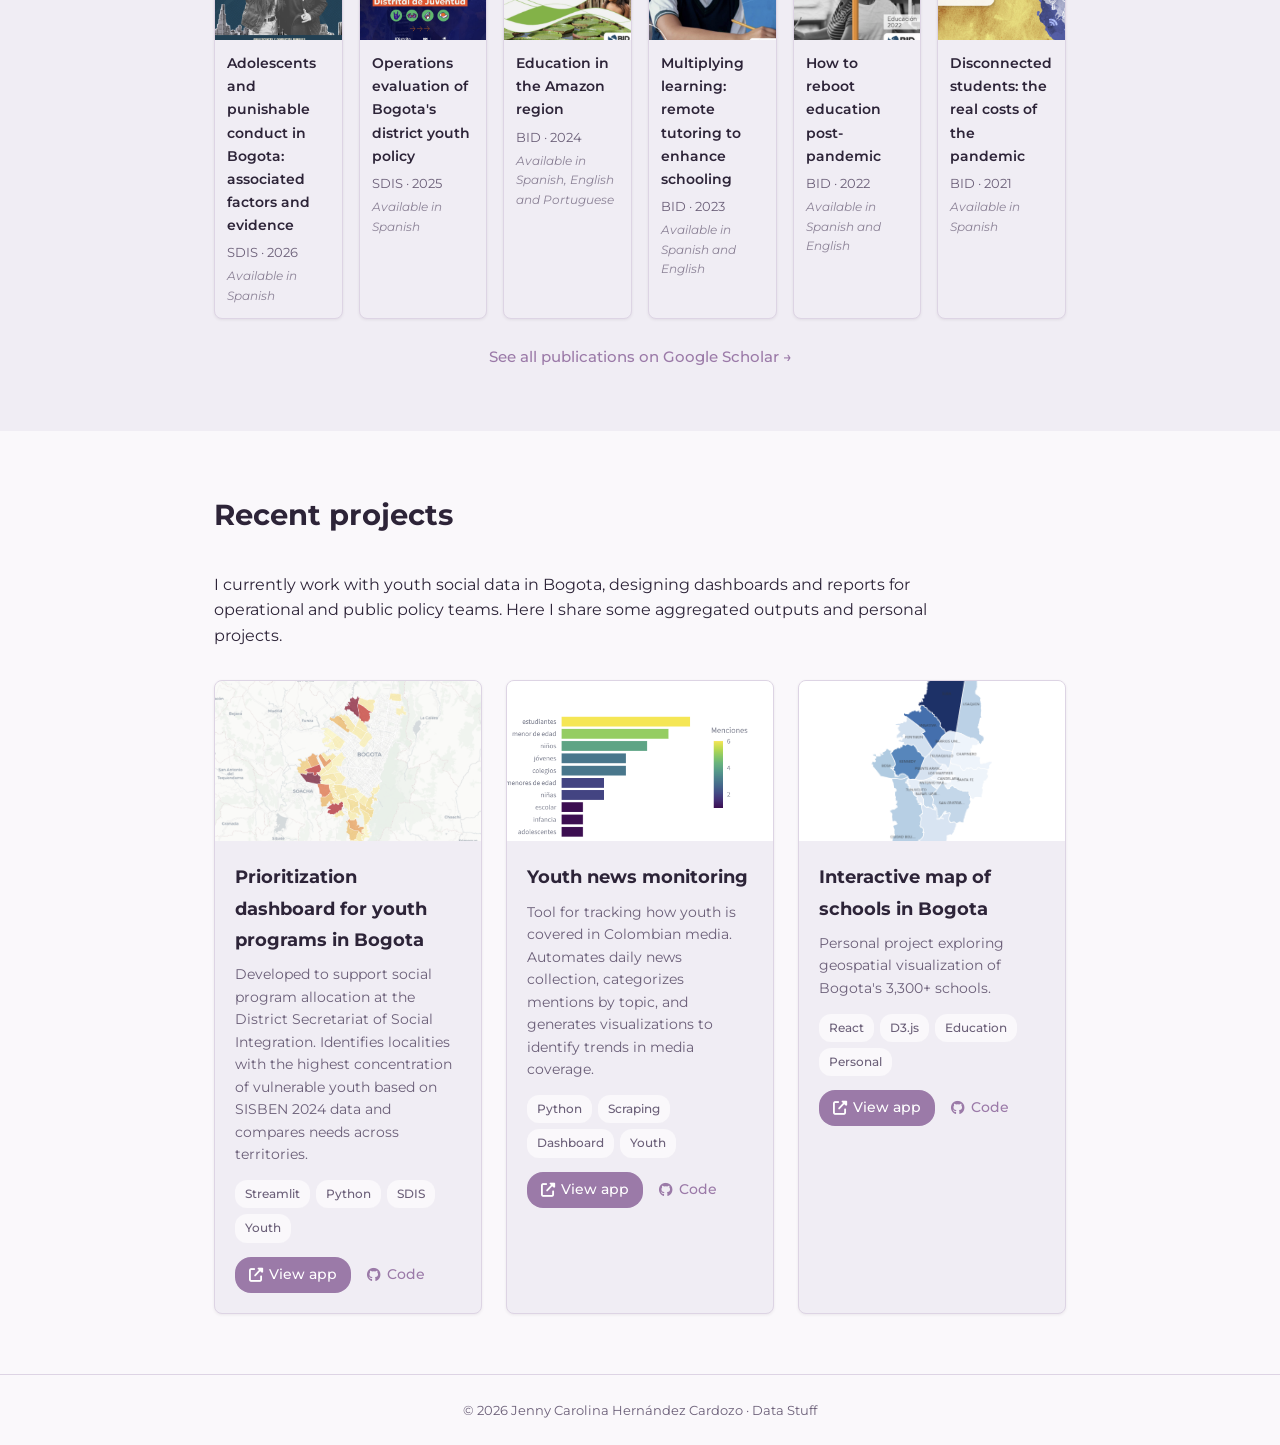
==== commit 4f489a0b: "Reemplazar nombre por 'Cosas de Datos' / 'Data Stuff' en el hero" ====
--- a/index.html
+++ b/index.html
@@ -36,7 +36,7 @@
         <div class="hero-container">
             <div class="hero-content">
                 <p class="hero-eyebrow" data-i18n="hero-subtitle">Hi, I'm Carolina. This page is my information repository, ideas lab, and portfolio</p>
-                <h1 class="hero-name">Carolina<br>Hernández</h1>
+                <h1 class="hero-name" data-i18n="hero-tagline">Data Stuff</h1>
                 <div class="hero-links">
                     <a href="https://www.linkedin.com/in/carolinahernandezcardozobogota/" target="_blank" rel="noopener" aria-label="LinkedIn">
                         <i class="fab fa-linkedin"></i>
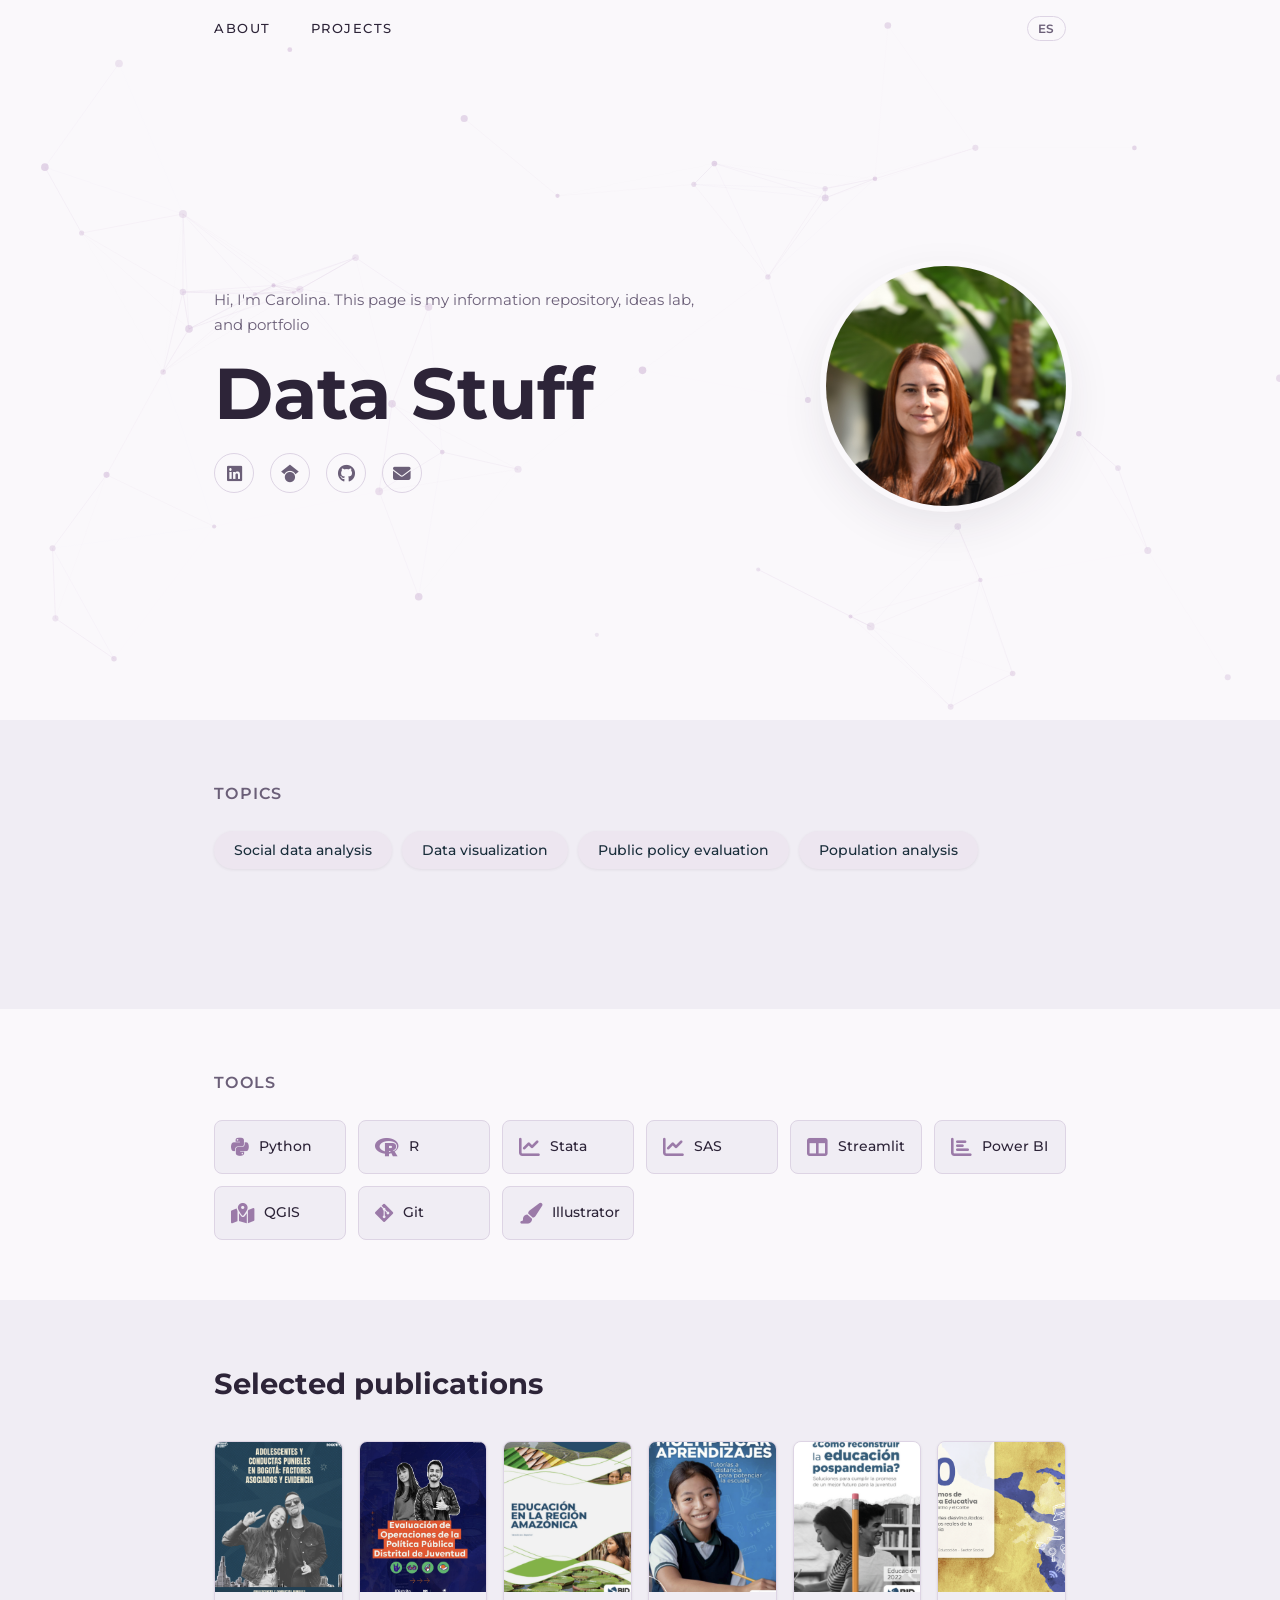
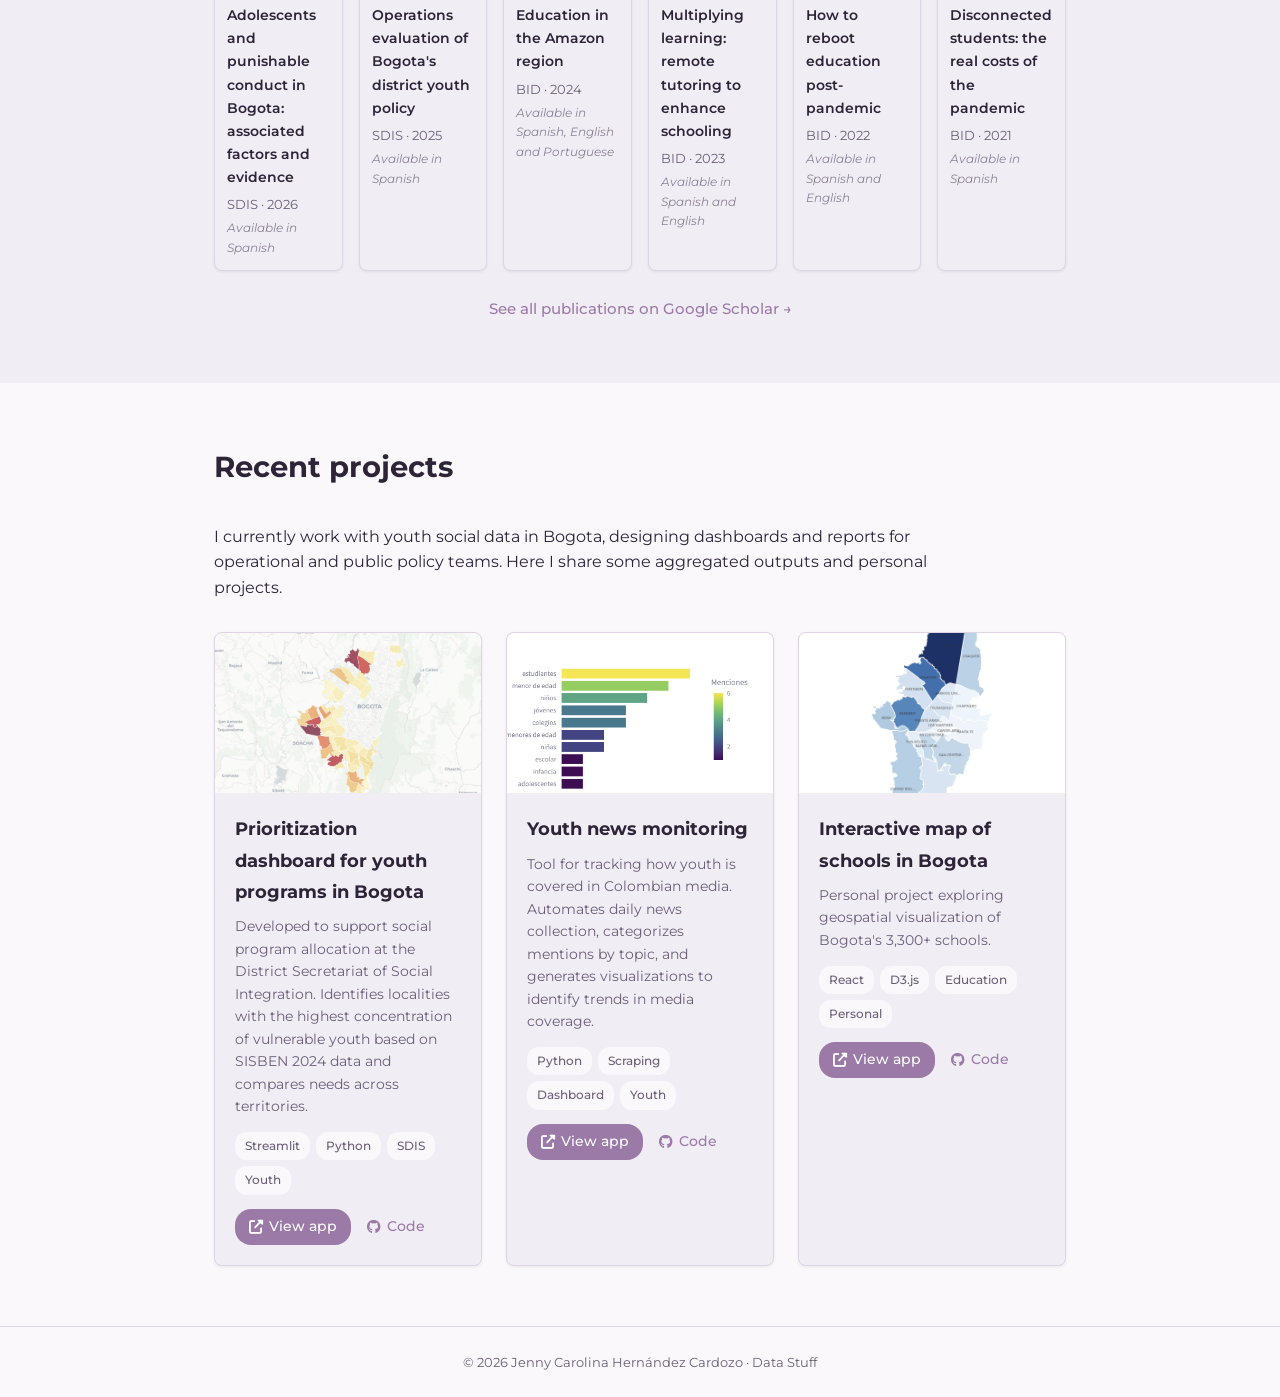
==== commit 509daabe: "Eliminar tag Juventud y educación y simplificar descripción de evaluación de políticas" ====
--- a/index.html
+++ b/index.html
@@ -76,9 +76,6 @@
                 <button class="skill-tag" data-skill="demographics" style="--tag-color: #ede6f0;" data-i18n="skill-demographics">
                     Population analysis
                 </button>
-                <button class="skill-tag" data-skill="education" style="--tag-color: #ede6f0;" data-i18n="skill-education">
-                    Youth and education
-                </button>
             </div>
             <div class="skill-descriptions">
                 <div class="skill-desc" id="desc-policy">
@@ -90,16 +87,11 @@
                     in ggplot2 and Plotly. Currently studying D3.js to create interactive web visualizations.</p>
                 </div>
                 <div class="skill-desc" id="desc-monitoring">
-                    <p data-i18n="desc-monitoring">Experience in youth and education policy evaluation through my work
-                    with the IDB and the District Secretariat of Social Integration in Bogota.</p>
+                    <p data-i18n="desc-monitoring">Experience in youth and education policy evaluation.</p>
                 </div>
                 <div class="skill-desc" id="desc-demographics">
                     <p data-i18n="desc-demographics">Working on population topics since 2013, starting as a research assistant.
                     Formal training with a master's degree in demography from El Colegio de México.</p>
-                </div>
-                <div class="skill-desc" id="desc-education">
-                    <p data-i18n="desc-education">Over 8 years specializing in analysis and evaluation of policies targeting
-                    young populations, with emphasis on education, employment, and participation.</p>
                 </div>
             </div>
         </div>
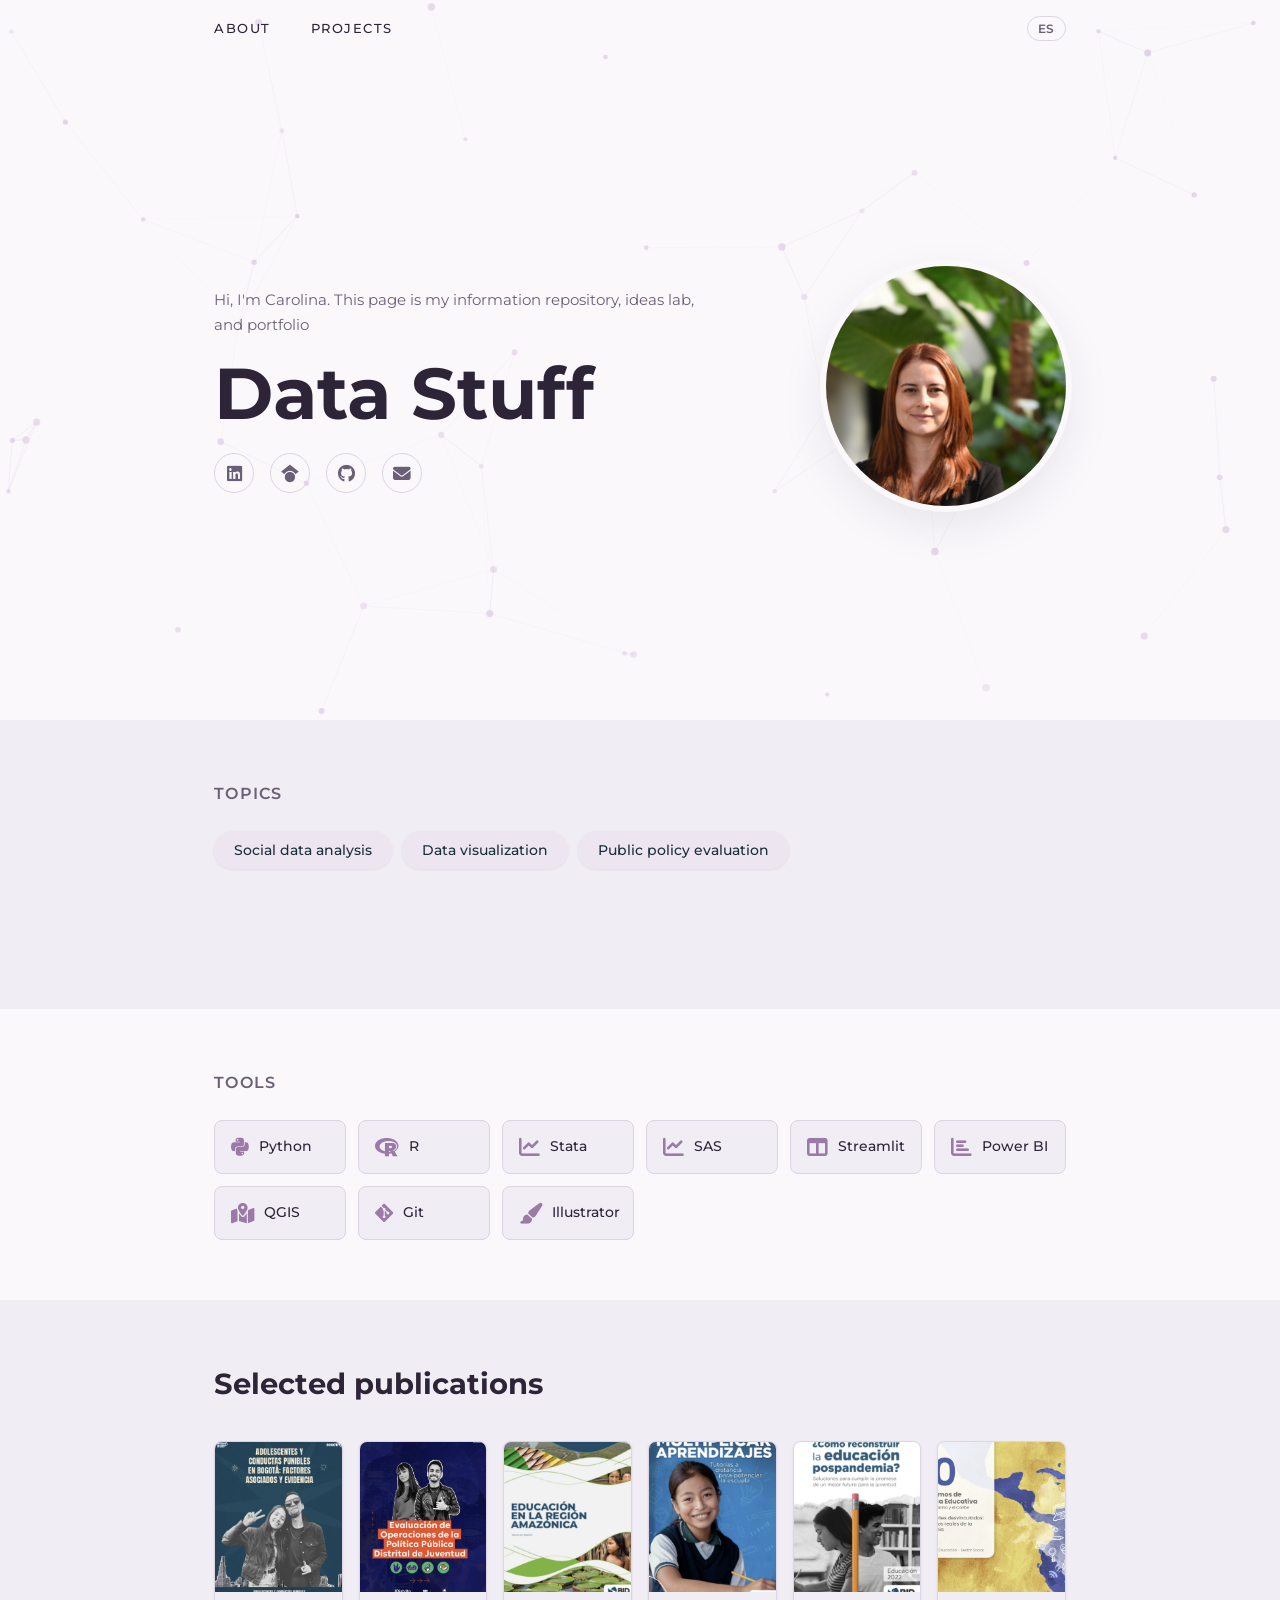
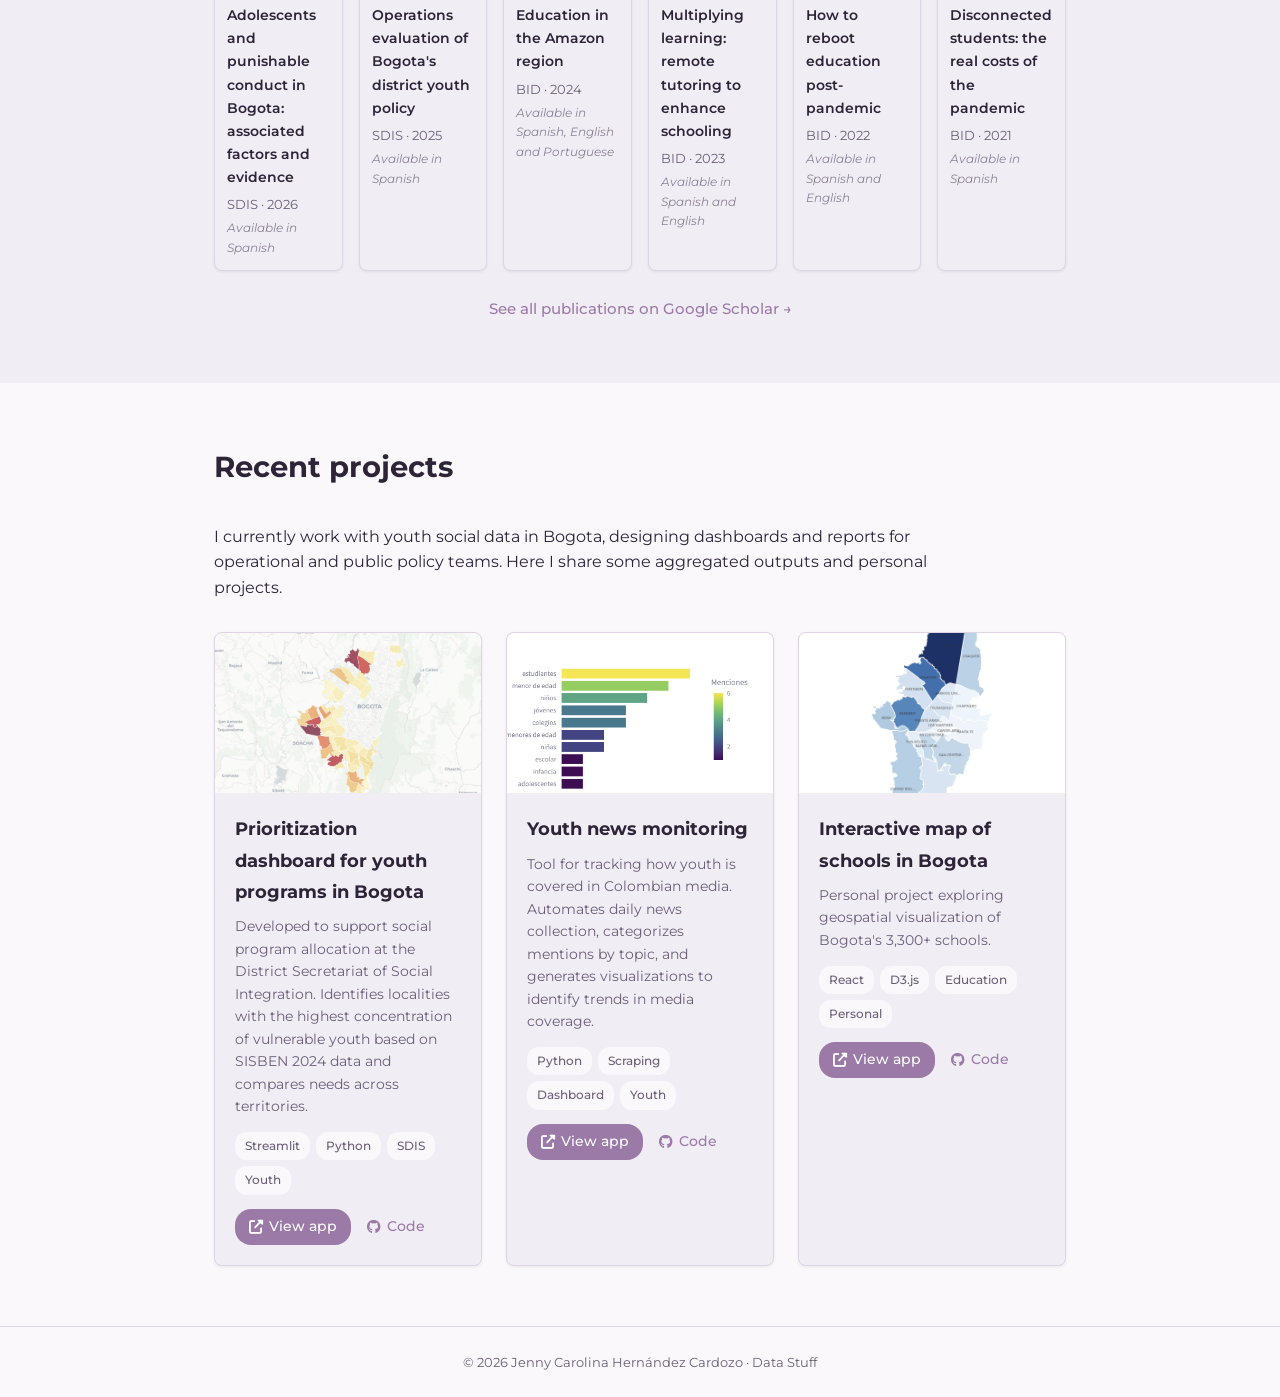
==== commit 40e05583: "Eliminar tag Análisis poblacional y su descripción" ====
--- a/index.html
+++ b/index.html
@@ -73,9 +73,6 @@
                 <button class="skill-tag" data-skill="monitoring" style="--tag-color: #ede6f0;" data-i18n="skill-monitoring">
                     Public policy evaluation
                 </button>
-                <button class="skill-tag" data-skill="demographics" style="--tag-color: #ede6f0;" data-i18n="skill-demographics">
-                    Population analysis
-                </button>
             </div>
             <div class="skill-descriptions">
                 <div class="skill-desc" id="desc-policy">
@@ -88,10 +85,6 @@
                 </div>
                 <div class="skill-desc" id="desc-monitoring">
                     <p data-i18n="desc-monitoring">Experience in youth and education policy evaluation.</p>
-                </div>
-                <div class="skill-desc" id="desc-demographics">
-                    <p data-i18n="desc-demographics">Working on population topics since 2013, starting as a research assistant.
-                    Formal training with a master's degree in demography from El Colegio de México.</p>
                 </div>
             </div>
         </div>
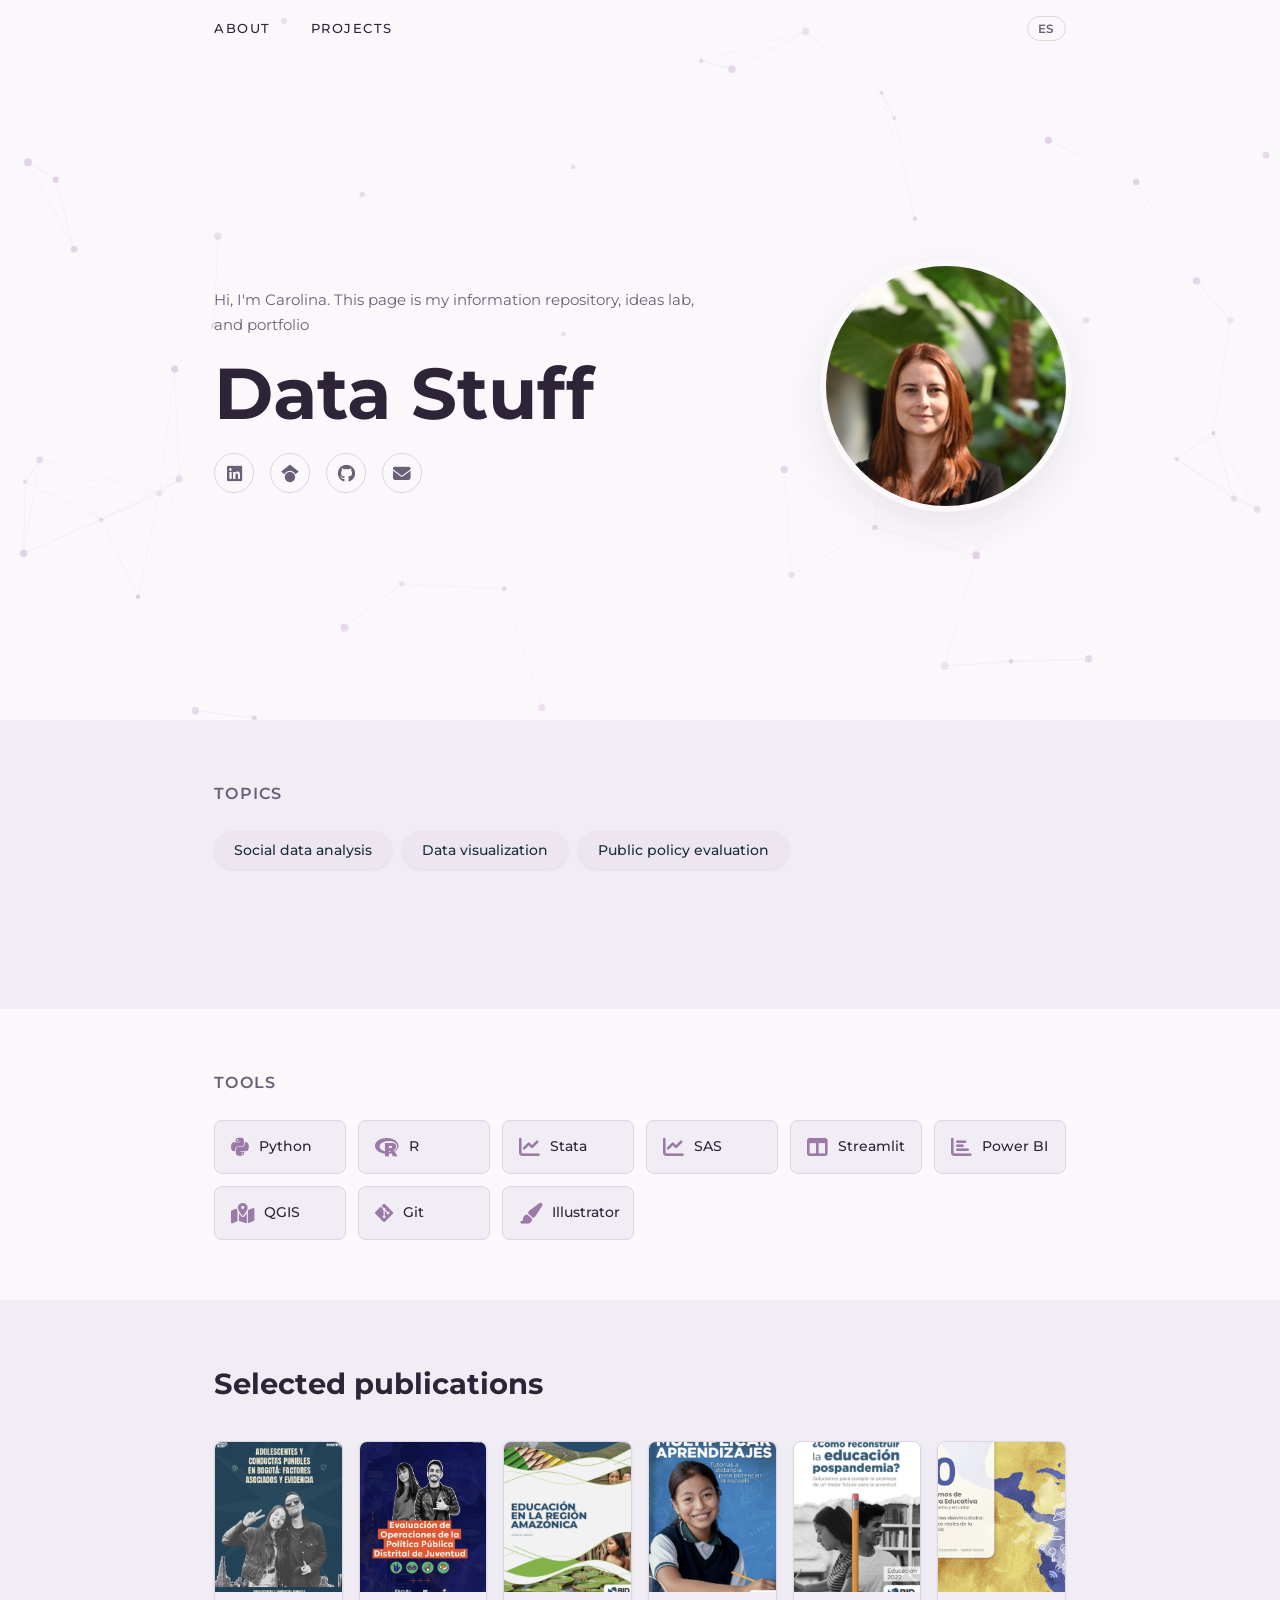
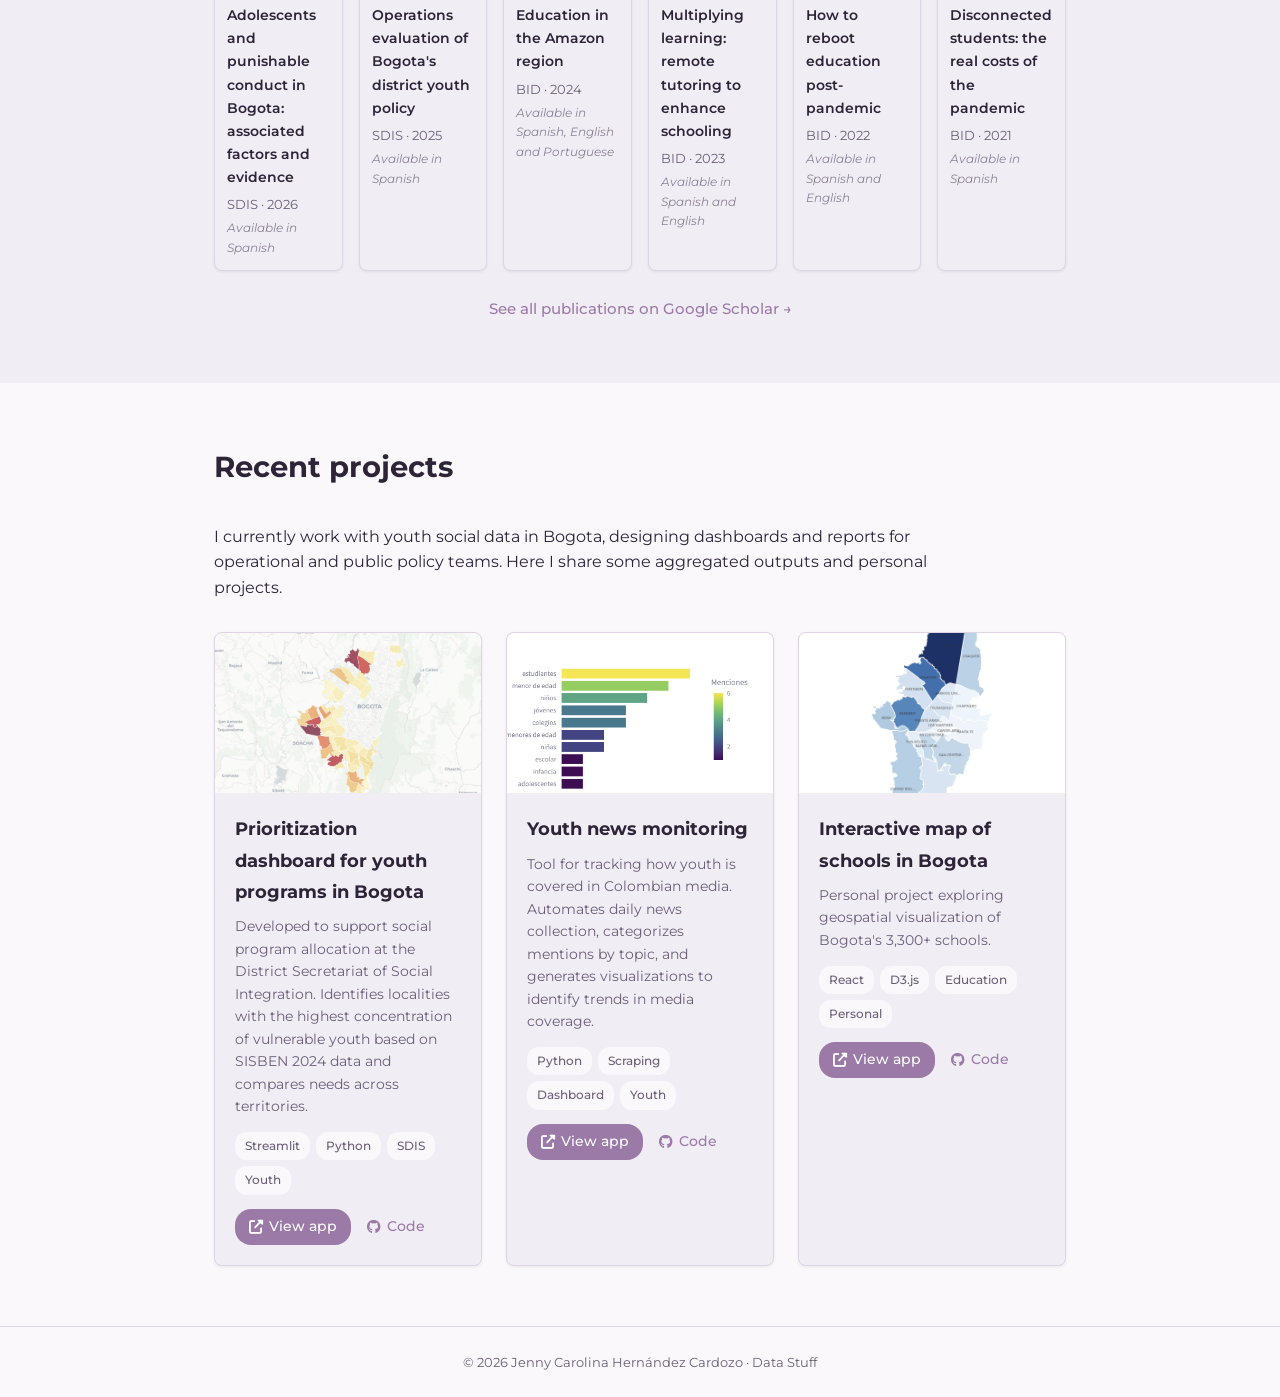
==== commit aae536d3: "Agregar SEO: meta tags, Open Graph, robots.txt y sitemap.xml" ====
--- a/index.html
+++ b/index.html
@@ -3,8 +3,16 @@
 <head>
     <meta charset="UTF-8">
     <meta name="viewport" content="width=device-width, initial-scale=1.0">
-    <title data-i18n-attr="page-title">Data Stuff | Jenny Carolina Hernández Cardozo</title>
-    <meta name="description" content="Ideas lab, information repository..." data-i18n-meta="meta-description">
+    <title data-i18n-attr="page-title">Jenny Carolina Hernández Cardozo | Economista y demógrafa · Análisis de datos sociales en Colombia</title>
+    <meta name="description" content="Jenny Carolina Hernández Cardozo — economista y demógrafa especializada en análisis de datos sociales, evaluación de políticas públicas y visualización de datos en Colombia." data-i18n-meta="meta-description">
+    <meta name="keywords" content="Jenny Carolina Hernández Cardozo, Carolina Hernández economista, análisis de datos Colombia, datos sociales, evaluación de políticas públicas, demografía Colombia, visualización de datos">
+    <link rel="canonical" href="https://carolinahernandez2019.github.io/">
+    <!-- Open Graph -->
+    <meta property="og:title" content="Jenny Carolina Hernández Cardozo | Economista y demógrafa">
+    <meta property="og:description" content="Economista y demógrafa especializada en análisis de datos sociales, evaluación de políticas públicas y visualización de datos en Colombia.">
+    <meta property="og:url" content="https://carolinahernandez2019.github.io/">
+    <meta property="og:type" content="website">
+    <meta property="og:locale" content="es_CO">
     <link rel="stylesheet" href="style.css?v=18">
     <!-- Iconos de Font Awesome para redes sociales -->
     <link rel="stylesheet" href="https://cdnjs.cloudflare.com/ajax/libs/font-awesome/6.5.1/css/all.min.css">
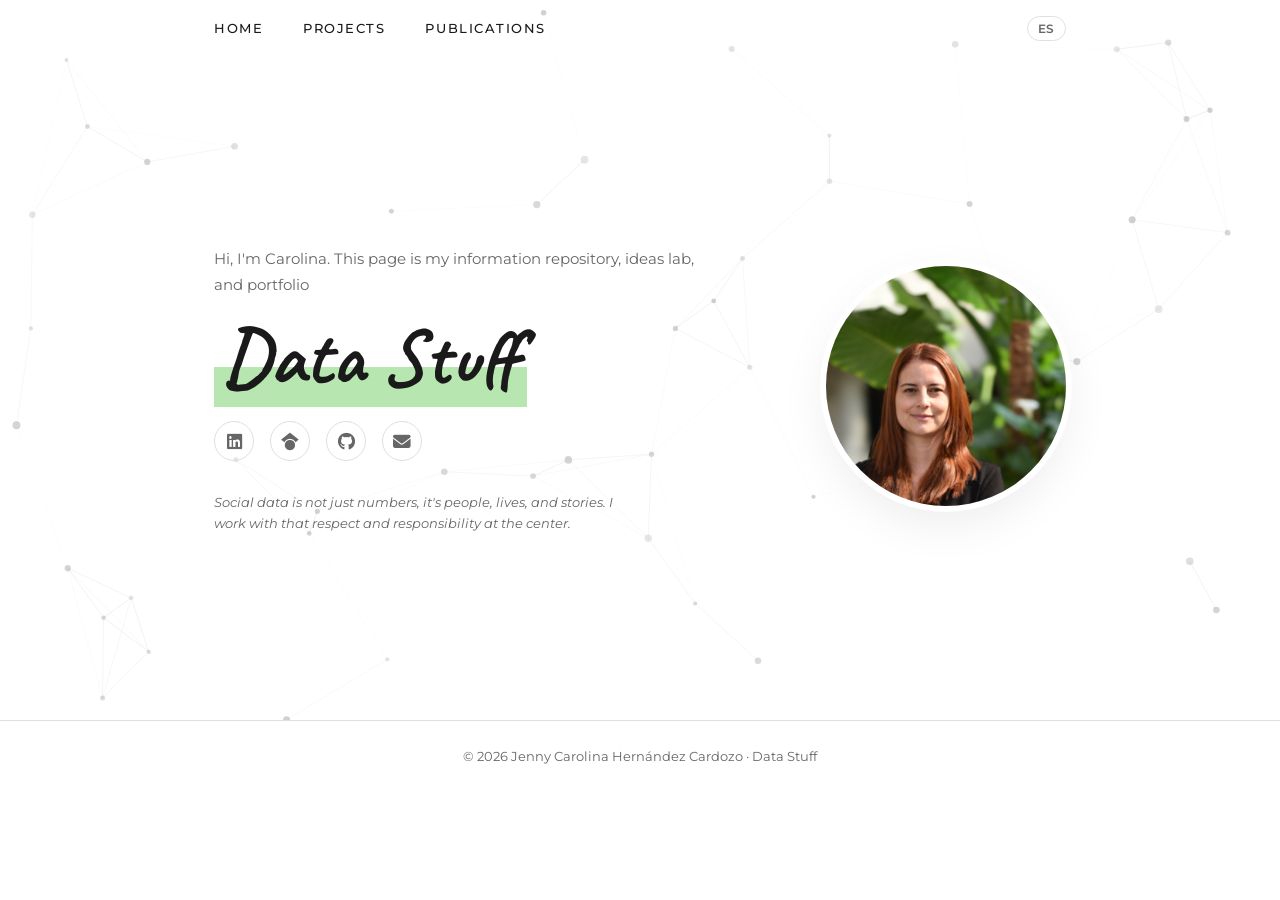
==== commit c8eb944b: "Rediseño multi-página blanco y negro con generador Python" ====
--- a/index.html
+++ b/index.html
@@ -7,44 +7,39 @@
     <meta name="description" content="Jenny Carolina Hernández Cardozo — economista y demógrafa especializada en análisis de datos sociales, evaluación de políticas públicas y visualización de datos en Colombia." data-i18n-meta="meta-description">
     <meta name="keywords" content="Jenny Carolina Hernández Cardozo, Carolina Hernández economista, análisis de datos Colombia, datos sociales, evaluación de políticas públicas, demografía Colombia, visualización de datos">
     <link rel="canonical" href="https://carolinahernandez2019.github.io/">
-    <!-- Open Graph -->
     <meta property="og:title" content="Jenny Carolina Hernández Cardozo | Economista y demógrafa">
     <meta property="og:description" content="Economista y demógrafa especializada en análisis de datos sociales, evaluación de políticas públicas y visualización de datos en Colombia.">
     <meta property="og:url" content="https://carolinahernandez2019.github.io/">
     <meta property="og:type" content="website">
     <meta property="og:locale" content="es_CO">
-    <link rel="stylesheet" href="style.css?v=18">
-    <!-- Iconos de Font Awesome para redes sociales -->
+    <link rel="stylesheet" href="style.css?v=20">
     <link rel="stylesheet" href="https://cdnjs.cloudflare.com/ajax/libs/font-awesome/6.5.1/css/all.min.css">
-    <!-- Fuente: Montserrat para todo el sitio -->
     <link rel="preconnect" href="https://fonts.googleapis.com">
     <link rel="preconnect" href="https://fonts.gstatic.com" crossorigin>
-    <link href="https://fonts.googleapis.com/css2?family=Montserrat:ital,wght@0,300;0,400;0,500;0,600;0,700&display=swap" rel="stylesheet">
+    <link href="https://fonts.googleapis.com/css2?family=Caveat:wght@700&family=Montserrat:ital,wght@0,300;0,400;0,500;0,600;0,700&display=swap" rel="stylesheet">
 </head>
 <body>
 
-    <!-- ========== NAVEGACION ========== -->
-    <!-- Barra superior fija con links a cada seccion -->
     <nav class="navbar" id="navbar">
         <div class="nav-container">
             <ul class="nav-links" id="navLinks">
-                <li><a href="#about" data-i18n="nav-sobre">About</a></li>
-                <li><a href="#projects" data-i18n="nav-proyectos">Projects</a></li>
+                <li><a href="index.html" data-i18n="nav-inicio">Home</a></li>
+                <li><a href="about.html" data-i18n="nav-proyectos">Projects</a></li>
+                <li><a href="publications.html" data-i18n="nav-publicaciones">Publications</a></li>
             </ul>
-            <!-- Boton para cambiar idioma (espanol / ingles) -->
             <button class="lang-toggle" id="langToggle" aria-label="Switch language">
                 ES
             </button>
         </div>
     </nav>
 
-    <!-- ========== HERO / PRESENTACION ========== -->
+    <!-- ========== HERO / BUSINESS CARD ========== -->
     <section class="hero" id="inicio">
         <canvas id="hero-particles"></canvas>
         <div class="hero-container">
             <div class="hero-content">
-                <p class="hero-eyebrow" data-i18n="hero-subtitle">Hi, I'm Carolina. This page is my information repository, ideas lab, and portfolio</p>
-                <h1 class="hero-name" data-i18n="hero-tagline">Data Stuff</h1>
+                <p class="hero-eyebrow"><span data-i18n="hero-hi">Hi, I'm</span> Carolina. <span data-i18n="hero-subtitle-rest">This page is my information repository, ideas lab, and portfolio</span></p>
+                <h1 class="hero-name"><span class="highlight" data-i18n="hero-tagline">Data Stuff</span></h1>
                 <div class="hero-links">
                     <a href="https://www.linkedin.com/in/carolinahernandezcardozobogota/" target="_blank" rel="noopener" aria-label="LinkedIn">
                         <i class="fab fa-linkedin"></i>
@@ -59,6 +54,7 @@
                         <i class="fas fa-envelope"></i>
                     </a>
                 </div>
+                <p class="hero-lema" data-i18n="hero-lema">Social data is not just numbers, it's people, lives, and stories. I work with that respect and responsibility at the center.</p>
             </div>
             <div class="hero-photo-wrap">
                 <img src="profile.jpg" alt="Carolina Hernández" class="hero-photo">
@@ -66,288 +62,14 @@
         </div>
     </section>
 
-    <!-- ========== TEMAS ========== -->
-    <!-- Expertise profesional -->
-    <section class="about-me fade-in" id="about">
-        <div class="section-container">
-            <h2 class="subsection-title" data-i18n="section-temas">Topics</h2>
-            <div class="skill-tags">
-                <button class="skill-tag" data-skill="policy" style="--tag-color: #ede6f0;" data-i18n="skill-policy">
-                    Social data analysis
-                </button>
-                <button class="skill-tag" data-skill="data-viz" style="--tag-color: #ede6f0;" data-i18n="skill-dataviz">
-                    Data visualization
-                </button>
-                <button class="skill-tag" data-skill="monitoring" style="--tag-color: #ede6f0;" data-i18n="skill-monitoring">
-                    Public policy evaluation
-                </button>
-            </div>
-            <div class="skill-descriptions">
-                <div class="skill-desc" id="desc-policy">
-                    <p data-i18n="desc-policy">Research experience in labor markets, youth, education, and migration.
-                    Working with household surveys from Colombia and Latin America.</p>
-                </div>
-                <div class="skill-desc" id="desc-data-viz">
-                    <p data-i18n="desc-dataviz">For technical and non-technical audiences. Publication-ready visualizations
-                    in ggplot2 and Plotly. Currently studying D3.js to create interactive web visualizations.</p>
-                </div>
-                <div class="skill-desc" id="desc-monitoring">
-                    <p data-i18n="desc-monitoring">Experience in youth and education policy evaluation.</p>
-                </div>
-            </div>
-        </div>
-    </section>
-
-    <!-- ========== HERRAMIENTAS ========== -->
-    <!-- Herramientas tecnicas -->
-    <section class="tools-section fade-in" id="tools">
-        <div class="section-container">
-            <h2 class="subsection-title" data-i18n="subsection-herramientas">Tools</h2>
-            <div class="tools-grid">
-                <div class="tool-item">
-                    <i class="fab fa-python"></i>
-                    <span>Python</span>
-                </div>
-                <div class="tool-item">
-                    <i class="fab fa-r-project"></i>
-                    <span>R</span>
-                </div>
-                <div class="tool-item">
-                    <i class="fas fa-chart-line"></i>
-                    <span>Stata</span>
-                </div>
-                <div class="tool-item">
-                    <i class="fas fa-chart-line"></i>
-                    <span>SAS</span>
-                </div>
-                <div class="tool-item">
-                    <i class="fas fa-table-columns"></i>
-                    <span>Streamlit</span>
-                </div>
-                <div class="tool-item">
-                    <i class="fas fa-chart-bar"></i>
-                    <span>Power BI</span>
-                </div>
-                <div class="tool-item">
-                    <i class="fas fa-map-location-dot"></i>
-                    <span>QGIS</span>
-                </div>
-                <div class="tool-item">
-                    <i class="fab fa-git-alt"></i>
-                    <span>Git</span>
-                </div>
-                <div class="tool-item">
-                    <i class="fas fa-paintbrush"></i>
-                    <span>Illustrator</span>
-                </div>
-            </div>
-        </div>
-    </section>
-
-    <!-- ========== PUBLICACIONES ========== -->
-    <!-- Publicaciones seleccionadas con imagen de portada -->
-    <section class="publications fade-in" id="publications">
-        <div class="section-container">
-            <h2 class="section-title" data-i18n="section-publicaciones">Selected publications</h2>
-            <div class="publications-grid">
-
-                <!-- Publicacion 0: Adolescentes y conductas punibles -->
-                <a href="https://www.integracionsocial.gov.co/index.php/noticias/94-noticias-juventud/7770-bogota-presenta-estudio-que-analiza-los-factores-asociados-a-la-vinculacion-de-adolescentes-a-conductas-punibles" target="_blank" rel="noopener" class="publication-card">
-                    <div class="publication-image">
-                        <img src="Publicaciones/Adolescentes y conductas punibles en Bogotá factores asociados y evidencia.png" alt="Adolescentes y conductas punibles en Bogotá: factores asociados y evidencia">
-                    </div>
-                    <div class="publication-info">
-                        <h3 data-i18n="pub5-title">Adolescents and punishable conduct in Bogota: associated factors and evidence</h3>
-                        <p class="publication-meta">SDIS · 2026</p>
-                        <p class="publication-lang" data-i18n="pub-lang-es">Disponible en español</p>
-                    </div>
-                </a>
-
-                <!-- Publicacion 1: Evaluacion de operaciones politica de juventud -->
-                <a href="https://felipe-calvo.github.io/static/sdis/PPDJ-Conpes-08-Evaluacion-Operaciones-2025-Informe-Completo.pdf" target="_blank" rel="noopener" class="publication-card">
-                    <div class="publication-image">
-                        <img src="Publicaciones/Evaluación de Operaciones Política Distrital de Juventud Bogotá.png" alt="Evaluación de operaciones de la política distrital de juventud de Bogotá">
-                    </div>
-                    <div class="publication-info">
-                        <h3 data-i18n="pub0-title">Operations evaluation of Bogota's district youth policy</h3>
-                        <p class="publication-meta">SDIS · 2025</p>
-                        <p class="publication-lang" data-i18n="pub-lang-es">Disponible en español</p>
-                    </div>
-                </a>
-
-                <!-- Publicacion 2: Educacion en la region Amazonica -->
-                <a href="http://dx.doi.org/10.18235/0012989" target="_blank" rel="noopener" class="publication-card">
-                    <div class="publication-image">
-                        <img src="Publicaciones/Educación en la región Amazónica.png" alt="Educación en la región Amazónica">
-                    </div>
-                    <div class="publication-info">
-                        <h3 data-i18n="pub1-title">Education in the Amazon region</h3>
-                        <p class="publication-meta">BID · 2024</p>
-                        <p class="publication-lang" data-i18n="pub-lang-es-en-pt">Disponible en español, inglés y portugués</p>
-                    </div>
-                </a>
-
-                <!-- Publicacion 3: Multiplicar aprendizajes -->
-                <a href="http://dx.doi.org/10.18235/0005309" target="_blank" rel="noopener" class="publication-card">
-                    <div class="publication-image">
-                        <img src="Publicaciones/Multiplicar aprendizajes tutorías a distancia para potenciar la escuela.png" alt="Multiplicar aprendizajes: tutorías a distancia para potenciar la escuela">
-                    </div>
-                    <div class="publication-info">
-                        <h3 data-i18n="pub2-title">Multiplying learning: remote tutoring to enhance schooling</h3>
-                        <p class="publication-meta">BID · 2023</p>
-                        <p class="publication-lang" data-i18n="pub-lang-es-en">Disponible en español e inglés</p>
-                    </div>
-                </a>
-
-                <!-- Publicacion 4: Como reconstruir la educacion postpandemia -->
-                <a href="http://dx.doi.org/10.18235/0004241" target="_blank" rel="noopener" class="publication-card">
-                    <div class="publication-image">
-                        <img src="Publicaciones/¿Cómo reconstruir la educación postpandemia.png" alt="¿Cómo reconstruir la educación postpandemia?">
-                    </div>
-                    <div class="publication-info">
-                        <h3 data-i18n="pub3-title">How to reboot education post-pandemic</h3>
-                        <p class="publication-meta">BID · 2022</p>
-                        <p class="publication-lang" data-i18n="pub-lang-es-en">Disponible en español e inglés</p>
-                    </div>
-                </a>
-
-                <!-- Publicacion 5: Estudiantes desvinculados -->
-                <a href="https://publications.iadb.org/es/hablemos-de-politica-educativa-10-estudiantes-desvinculados-los-costos-reales-de-la-pandemia" target="_blank" rel="noopener" class="publication-card">
-                    <div class="publication-image">
-                        <img src="Publicaciones/Estudiantes desvinculados, Los costos reales de la pandemia.png" alt="Estudiantes desvinculados: los costos reales de la pandemia">
-                    </div>
-                    <div class="publication-info">
-                        <h3 data-i18n="pub4-title">Disconnected students: the real costs of the pandemic</h3>
-                        <p class="publication-meta">BID · 2021</p>
-                        <p class="publication-lang" data-i18n="pub-lang-es">Disponible en español</p>
-                    </div>
-                </a>
-
-            </div>
-            <p class="publications-more">
-                <a href="https://scholar.google.com/citations?user=z-auRmUAAAAJ&hl=es" target="_blank" rel="noopener">
-                    <span data-i18n="pub-scholar-link">See all publications on Google Scholar</span> →
-                </a>
-            </p>
-        </div>
-    </section>
-
-    <!-- ========== PROYECTOS ========== -->
-    <!-- Tarjetas con proyectos destacados -->
-    <section class="projects fade-in" id="projects">
-        <div class="section-container">
-            <h2 class="section-title" data-i18n="section-proyectos">Recent projects</h2>
-            <p class="projects-intro" data-i18n="hero-intro-projects">
-                I currently work with youth social data in Bogota, designing dashboards
-                and reports for operational and public policy teams. Here I share some
-                aggregated outputs and personal projects.
-            </p>
-            <div class="projects-grid">
-
-                <!-- Proyecto 1: Tablero Jovenes con Oportunidades -->
-                <article class="project-card">
-                    <div class="project-image project-image-link">
-                        <a href="https://tablero-jco-fmeyctbuhogjs5tgttm2iw.streamlit.app/" target="_blank" rel="noopener">
-                            <img src="tablero-jco-preview.png" alt="Youth programs prioritization dashboard preview">
-                        </a>
-                    </div>
-                    <div class="project-content">
-                        <h3 data-i18n="project1-title">Prioritization dashboard for youth programs in Bogota</h3>
-                        <p data-i18n="project1-desc">Developed to support social program allocation at the District Secretariat
-                        of Social Integration. Identifies localities with the highest concentration of
-                        vulnerable youth based on SISBEN 2024 data and compares needs across territories.</p>
-                        <div class="project-tags">
-                            <span>Streamlit</span>
-                            <span>Python</span>
-                            <span>SDIS</span>
-                            <span data-i18n="tag-youth">Youth</span>
-                        </div>
-                        <div class="project-links-row">
-                            <a href="https://tablero-jco-fmeyctbuhogjs5tgttm2iw.streamlit.app/"
-                               target="_blank" rel="noopener" class="project-link primary">
-                                <i class="fas fa-external-link-alt"></i> <span data-i18n="project1-link-app">View app</span>
-                            </a>
-                            <a href="https://github.com/CarolinaHernandez2019/tablero-jco"
-                               target="_blank" rel="noopener" class="project-link">
-                                <i class="fab fa-github"></i> <span data-i18n="project1-link-code">Code</span>
-                            </a>
-                        </div>
-                    </div>
-                </article>
-
-                <!-- Proyecto 2: Monitoreo de noticias de juventud -->
-                <article class="project-card">
-                    <div class="project-image project-image-link">
-                        <a href="https://noticiasjuventudcolombia.streamlit.app/" target="_blank" rel="noopener">
-                            <img src="monitor-noticias-preview.png" alt="Youth news monitoring dashboard preview">
-                        </a>
-                    </div>
-                    <div class="project-content">
-                        <h3 data-i18n="project2-title">Youth news monitoring</h3>
-                        <p data-i18n="project2-desc">Tool for tracking how youth is covered in Colombian media. Automates
-                        daily news collection, categorizes mentions by topic, and generates visualizations
-                        to identify trends in media coverage.</p>
-                        <div class="project-tags">
-                            <span>Python</span>
-                            <span>Scraping</span>
-                            <span>Dashboard</span>
-                            <span data-i18n="tag-youth">Youth</span>
-                        </div>
-                        <div class="project-links-row">
-                            <a href="https://noticiasjuventudcolombia.streamlit.app/"
-                               target="_blank" rel="noopener" class="project-link primary">
-                                <i class="fas fa-external-link-alt"></i> <span data-i18n="project2-link-app">View app</span>
-                            </a>
-                            <a href="https://github.com/CarolinaHernandez2019/-monitoreo-noticias-juventud"
-                               target="_blank" rel="noopener" class="project-link">
-                                <i class="fab fa-github"></i> <span data-i18n="project2-link-code">Code</span>
-                            </a>
-                        </div>
-                    </div>
-                </article>
-
-                <!-- Proyecto 3: Mapa de escuelas de Bogotá -->
-                <article class="project-card">
-                    <div class="project-image project-image-link">
-                        <a href="https://carolinahernandez2019.github.io/mapa-escuelas-bogota/" target="_blank" rel="noopener">
-                            <img src="mapa-escuelas-preview.png" alt="Mapa interactivo de escuelas de Bogotá preview">
-                        </a>
-                    </div>
-                    <div class="project-content">
-                        <h3 data-i18n="project3-title">Interactive map of schools in Bogota</h3>
-                        <p data-i18n="project3-desc">Personal project exploring geospatial visualization of Bogota's 3,300+ schools.</p>
-                        <div class="project-tags">
-                            <span>React</span>
-                            <span>D3.js</span>
-                            <span data-i18n="tag-education">Education</span>
-                            <span data-i18n="tag-personal">Personal</span>
-                        </div>
-                        <div class="project-links-row">
-                            <a href="https://carolinahernandez2019.github.io/mapa-escuelas-bogota/"
-                               target="_blank" rel="noopener" class="project-link primary">
-                                <i class="fas fa-external-link-alt"></i> <span data-i18n="project3-link-app">View app</span>
-                            </a>
-                            <a href="https://github.com/CarolinaHernandez2019/mapa-escuelas-bogota"
-                               target="_blank" rel="noopener" class="project-link">
-                                <i class="fab fa-github"></i> <span data-i18n="project3-link-code">Code</span>
-                            </a>
-                        </div>
-                    </div>
-                </article>
-
-            </div>
-        </div>
-    </section>
-
-    <!-- ========== FOOTER ========== -->
     <footer class="footer">
         <div class="section-container">
             <p data-i18n="footer-text">&copy; 2026 Jenny Carolina Hernández Cardozo &middot; Data Stuff</p>
         </div>
     </footer>
 
-    <script src="traducciones-idioma.js?v=8"></script>
-    <script src="particles.js?v=5"></script>
-    <script src="script.js?v=6"></script>
+    <script src="traducciones-idioma.js?v=9"></script>
+    <script src="particles.js?v=6"></script>
+    <script src="script.js?v=8"></script>
 </body>
-</html>
+</html>
--- a/style.css
+++ b/style.css
@@ -20,21 +20,21 @@
 }
 
 /* --- Variables CSS: colores y fuentes del sitio --- */
-/* Tema claro minimalista — paleta lilac */
+/* Tema claro minimalista — blanco y negro */
 :root {
-    --color-bg: #faf8fb;
-    --color-surface: #f0edf4;
-    --color-text: #2d2438;
-    --color-text-secondary: #6b5f78;
-    --color-accent: #9b7aa8;
-    --color-accent-hover: #7d5e8a;
-    --color-accent-light: #ede6f0;
-    --color-border: #ddd4e4;
+    --color-bg: #ffffff;
+    --color-surface: #f5f5f5;
+    --color-text: #1a1a1a;
+    --color-text-secondary: #666666;
+    --color-accent: #333333;
+    --color-accent-hover: #111111;
+    --color-accent-light: #eeeeee;
+    --color-border: #e0e0e0;
     --font-body: 'Montserrat', -apple-system, BlinkMacSystemFont, sans-serif;
     --font-heading: 'Montserrat', -apple-system, BlinkMacSystemFont, sans-serif;
-    --shadow-sm: 0 1px 3px rgba(45, 36, 56, 0.08);
-    --shadow-md: 0 4px 12px rgba(45, 36, 56, 0.1);
-    --shadow-lg: 0 8px 30px rgba(45, 36, 56, 0.12);
+    --shadow-sm: 0 1px 3px rgba(0, 0, 0, 0.06);
+    --shadow-md: 0 4px 12px rgba(0, 0, 0, 0.08);
+    --shadow-lg: 0 8px 30px rgba(0, 0, 0, 0.10);
     --radius: 8px;
     --max-width: 900px;
     --transition: 0.3s ease;
@@ -93,6 +93,13 @@
     box-shadow: var(--shadow-sm);
 }
 
+/* Paginas interiores: navbar siempre visible con fondo solido */
+.navbar.navbar-solid {
+    background: var(--color-bg);
+    border-bottom: 1px solid var(--color-border);
+    box-shadow: var(--shadow-sm);
+}
+
 .nav-container {
     max-width: var(--max-width);
     margin: 0 auto;
@@ -232,7 +239,7 @@
     height: 240px;
     border-radius: 50%;
     object-fit: cover;
-    box-shadow: 0 0 0 6px var(--color-bg), 0 16px 48px rgba(45, 36, 56, 0.1);
+    box-shadow: 0 0 0 6px var(--color-bg), 0 16px 48px rgba(0, 0, 0, 0.08);
 }
 
 /* --- Foto de perfil (usada en seccion Sobre mi) --- */
@@ -251,7 +258,7 @@
 
 /* Placeholder que se muestra mientras no haya foto */
 .image-placeholder {
-    background: linear-gradient(135deg, #ddd4e4 0%, #9b7aa8 100%);
+    background: linear-gradient(135deg, #e0e0e0 0%, #999999 100%);
     display: flex;
     flex-direction: column;
     align-items: center;
@@ -284,12 +291,36 @@
 }
 
 .hero-name {
-    font-family: var(--font-heading);
-    font-size: clamp(3rem, 7vw, 4.5rem);
+    font-family: 'Caveat', cursive;
+    font-size: clamp(3.5rem, 8vw, 5rem);
     font-weight: 700;
     line-height: 1.1;
     margin-bottom: 20px;
     color: var(--color-text);
+}
+
+/* Lema debajo de los iconos */
+.hero-lema {
+    font-size: 0.8rem;
+    font-weight: 400;
+    color: var(--color-text-secondary);
+    line-height: 1.6;
+    max-width: 420px;
+    margin-top: 32px;
+    font-style: italic;
+}
+
+/* Highlight estilo resaltador */
+.highlight {
+    background: linear-gradient(to top, #b8e6b0 0%, #b8e6b0 40%, transparent 40%);
+    padding: 0 0.1em;
+}
+
+/* Highlight naranja zorrito para el nombre */
+.highlight-name {
+    background: #ffcba4;
+    padding: 2px 6px;
+    border-radius: 4px;
 }
 
 .hero-title {
@@ -370,6 +401,11 @@
     letter-spacing: 0.08em;
 }
 
+/* Titulo dentro de secciones oscuras */
+.about-me .subsection-title {
+    color: #999999;
+}
+
 /* --- Tags interactivos de expertise --- */
 /* Al hacer clic aparece la descripcion debajo */
 .skill-tags {
@@ -382,14 +418,14 @@
     padding: 10px 20px;
     border-radius: 24px;
     border: none;
-    background: var(--tag-color);
-    color: #1a2e3b;
+    background: #ffffff;
+    color: #1a1a1a;
     font-family: var(--font-body);
     font-size: 0.88rem;
     font-weight: 500;
     cursor: pointer;
     transition: all var(--transition);
-    box-shadow: var(--shadow-sm);
+    box-shadow: none;
 }
 
 .skill-tag:hover {
@@ -399,8 +435,8 @@
 
 .skill-tag.active {
     transform: translateY(-2px);
-    box-shadow: var(--shadow-md);
-    outline: 2px solid var(--color-text);
+    box-shadow: none;
+    outline: 2px solid #ffffff;
     outline-offset: 2px;
 }
 
@@ -422,12 +458,12 @@
 .skill-desc p {
     font-size: 0.92rem;
     line-height: 1.7;
-    color: var(--color-text-secondary);
-    padding: 16px 20px;
-    background: var(--color-surface);
-    border-radius: var(--radius);
-    border-left: 3px solid var(--color-accent);
-    box-shadow: var(--shadow-sm);
+    color: #ffffff;
+    padding: 16px 0;
+    background: none;
+    border-radius: 0;
+    border-left: none;
+    box-shadow: none;
 }
 
 @keyframes fadeIn {
@@ -447,23 +483,23 @@
     align-items: center;
     gap: 10px;
     padding: 14px 16px;
-    background: var(--color-surface);
+    background: var(--color-bg);
     border-radius: var(--radius);
     border: 1px solid var(--color-border);
     font-size: 0.88rem;
     font-weight: 500;
+    color: var(--color-text);
     transition: all var(--transition);
 }
 
 .tool-item:hover {
     border-color: var(--color-accent);
     transform: translateY(-1px);
-    box-shadow: var(--shadow-sm);
 }
 
 .tool-item i {
     font-size: 1.3rem;
-    color: var(--color-accent);
+    color: var(--color-text-secondary);
 }
 
 /* ========== HERRAMIENTAS (seccion separada) ========== */
@@ -474,11 +510,17 @@
 /* ========== PROYECTOS ========== */
 .projects {
     padding: 60px 0;
+    background: #1a1a1a;
+    color: #ffffff;
+}
+
+.projects .section-title {
+    color: #ffffff;
 }
 
 .projects-intro {
     text-align: left;
-    color: var(--color-muted);
+    color: #999999;
     font-size: 1rem;
     line-height: 1.6;
     margin-bottom: 32px;
@@ -487,29 +529,31 @@
 
 .projects-grid {
     display: grid;
-    grid-template-columns: repeat(auto-fill, minmax(260px, 1fr));
+    grid-template-columns: 1fr;
+    gap: 32px;
+}
+
+/* --- Tarjeta de proyecto: layout horizontal --- */
+.project-card {
+    display: flex;
     gap: 24px;
-}
-
-/* --- Tarjeta de proyecto --- */
-.project-card {
-    background: var(--color-surface);
+    align-items: flex-start;
+    background: transparent;
+    border: none;
+    overflow: visible;
+}
+
+.project-card:hover {
+    transform: none;
+}
+
+/* Imagen del proyecto a la izquierda */
+.project-image {
+    width: 280px;
+    height: 180px;
+    flex-shrink: 0;
+    overflow: hidden;
     border-radius: var(--radius);
-    overflow: hidden;
-    border: 1px solid var(--color-border);
-    transition: all var(--transition);
-    box-shadow: var(--shadow-sm);
-}
-
-.project-card:hover {
-    transform: translateY(-4px);
-    box-shadow: var(--shadow-lg);
-}
-
-/* Imagen o placeholder del proyecto */
-.project-image {
-    height: 160px;
-    overflow: hidden;
 }
 
 .project-image img {
@@ -530,30 +574,31 @@
 
 /* Cada tarjeta tiene un degradado diferente */
 .project-card:nth-child(1) .project-placeholder {
-    background: linear-gradient(135deg, #ddd4e4, #9b7aa8);
+    background: linear-gradient(135deg, #d0d0d0, #888888);
 }
 .project-card:nth-child(2) .project-placeholder {
-    background: linear-gradient(135deg, #e6dced, #a886b5);
+    background: linear-gradient(135deg, #d8d8d8, #999999);
 }
 .project-card:nth-child(3) .project-placeholder {
-    background: linear-gradient(135deg, #ede6f0, #b898c4);
+    background: linear-gradient(135deg, #e0e0e0, #aaaaaa);
 }
 
 .project-content {
-    padding: 20px;
+    padding: 4px 0;
+    flex: 1;
 }
 
 .project-content h3 {
     font-family: var(--font-heading);
     font-size: 1.15rem;
     margin-bottom: 8px;
-    color: var(--color-text);
+    color: #ffffff;
 }
 
 .project-content p {
     font-size: 0.88rem;
     line-height: 1.6;
-    color: var(--color-text-secondary);
+    color: #bbbbbb;
     margin-bottom: 14px;
 }
 
@@ -567,11 +612,11 @@
 
 .project-tags span {
     padding: 4px 10px;
-    background: var(--color-bg);
+    background: rgba(255, 255, 255, 0.1);
     border-radius: 12px;
     font-size: 0.75rem;
     font-weight: 500;
-    color: var(--color-text-secondary);
+    color: #cccccc;
 }
 
 /* Fila con dos links: app en vivo + codigo */
@@ -585,7 +630,7 @@
     display: inline-flex;
     align-items: center;
     gap: 6px;
-    color: var(--color-accent);
+    color: #cccccc;
     text-decoration: none;
     font-size: 0.88rem;
     font-weight: 500;
@@ -593,21 +638,20 @@
 }
 
 .project-link:hover {
-    gap: 10px;
+    color: #ffffff;
 }
 
 /* Link principal (app en vivo) con fondo */
 .project-link.primary {
-    background: var(--color-accent);
-    color: white;
+    background: #ffffff;
+    color: #1a1a1a;
     padding: 6px 14px;
     border-radius: 16px;
     gap: 6px;
 }
 
 .project-link.primary:hover {
-    gap: 8px;
-    box-shadow: var(--shadow-sm);
+    background: #e0e0e0;
 }
 
 /* Imagen del proyecto clickeable */
@@ -637,36 +681,45 @@
 /* Seccion con publicaciones seleccionadas como tarjetas clickeables */
 .publications {
     padding: 60px 0;
-    background: var(--color-surface);
+    background: #1a1a1a;
+    color: #ffffff;
+}
+
+.publications .section-title {
+    color: #ffffff;
 }
 
 .publications-grid {
     display: grid;
-    grid-template-columns: repeat(6, 1fr);
-    gap: 16px;
+    grid-template-columns: 1fr;
+    gap: 24px;
 }
 
 /* Cada tarjeta es un enlace clickeable a la publicacion */
 .publication-card {
-    background: var(--color-surface);
-    border-radius: var(--radius);
-    overflow: hidden;
-    border: 1px solid var(--color-border);
+    display: flex;
+    gap: 20px;
+    align-items: flex-start;
+    background: transparent;
+    border: none;
+    overflow: visible;
     transition: all var(--transition);
-    box-shadow: var(--shadow-sm);
+    box-shadow: none;
     text-decoration: none;
     color: inherit;
 }
 
 .publication-card:hover {
-    transform: translateY(-4px);
-    box-shadow: var(--shadow-lg);
+    opacity: 0.85;
 }
 
 /* Imagen de portada de la publicacion */
 .publication-image {
-    height: 150px;
+    width: 180px;
+    height: 120px;
+    flex-shrink: 0;
     overflow: hidden;
+    border-radius: 6px;
 }
 
 .publication-image img {
@@ -681,7 +734,8 @@
 }
 
 .publication-info {
-    padding: 12px;
+    padding: 0;
+    flex: 1;
 }
 
 .publication-info h3 {
@@ -689,20 +743,20 @@
     font-size: 0.85rem;
     font-weight: 600;
     margin-bottom: 4px;
-    color: var(--color-text);
+    color: #ffffff;
 }
 
 /* Organizacion y año de la publicacion */
 .publication-meta {
     font-size: 0.82rem;
-    color: var(--color-text-secondary);
+    color: #999999;
 }
 
 /* Indicador de idioma disponible */
 .publication-lang {
     font-size: 0.72rem;
     font-style: italic;
-    color: var(--color-text-secondary);
+    color: #999999;
     margin-top: 4px;
     opacity: 0.75;
 }
@@ -714,7 +768,7 @@
 }
 
 .publications-more a {
-    color: var(--color-accent);
+    color: #cccccc;
     text-decoration: none;
     font-size: 0.92rem;
     font-weight: 500;
@@ -723,6 +777,42 @@
 
 .publications-more a:hover {
     opacity: 0.8;
+}
+
+/* ========== LISTA COMPLETA DE PUBLICACIONES (APA) ========== */
+.pub-list {
+    padding: 60px 0;
+    background: var(--color-bg);
+}
+
+.apa-list {
+    list-style: none;
+    padding: 0;
+}
+
+.apa-list li {
+    font-size: 0.88rem;
+    line-height: 1.7;
+    color: var(--color-text-secondary);
+    padding: 20px 0;
+}
+
+.apa-list li + li {
+    border-top: 1px solid var(--color-border);
+}
+
+.apa-list li em {
+    font-style: italic;
+}
+
+.apa-list li a {
+    color: var(--color-accent);
+    text-decoration: none;
+    word-break: break-all;
+}
+
+.apa-list li a:hover {
+    text-decoration: underline;
 }
 
 /* --- Boton de descarga de CV --- */
@@ -747,10 +837,11 @@
     box-shadow: var(--shadow-md);
 }
 
-/* ========== SOBRE MI ========== */
+/* ========== SOBRE MI / TOPICS ========== */
 .about-me {
     padding: 60px 0;
-    background: var(--color-surface);
+    background: #1a1a1a;
+    color: #ffffff;
 }
 
 /* Tarjeta con foto a la izquierda y texto a la derecha */
@@ -880,6 +971,61 @@
     color: var(--color-accent);
 }
 
+/* ========== NAVEGACION A PAGINAS (botones en index) ========== */
+.page-nav {
+    padding: 48px 0 64px;
+}
+
+.page-nav-grid {
+    display: grid;
+    grid-template-columns: 1fr 1fr;
+    gap: 16px;
+}
+
+.page-nav-card {
+    display: flex;
+    align-items: center;
+    justify-content: space-between;
+    padding: 24px 28px;
+    background: #1a1a1a;
+    border-radius: var(--radius);
+    text-decoration: none;
+    color: #ffffff;
+    transition: all var(--transition);
+}
+
+.page-nav-card:hover {
+    background: #333333;
+}
+
+.page-nav-card h3 {
+    font-family: var(--font-heading);
+    font-size: 1.1rem;
+    font-weight: 600;
+    margin-bottom: 4px;
+}
+
+.page-nav-card p {
+    font-size: 0.85rem;
+    color: #999999;
+}
+
+.page-nav-card .arrow {
+    font-size: 1.2rem;
+    color: #999999;
+    transition: transform var(--transition), color var(--transition);
+}
+
+.page-nav-card:hover .arrow {
+    transform: translateX(4px);
+    color: #ffffff;
+}
+
+/* Paginas interiores — padding superior para compensar navbar fijo */
+.page-section-first {
+    padding-top: 100px;
+}
+
 /* ========== FOOTER ========== */
 .footer {
     padding: 24px 0;
@@ -985,13 +1131,28 @@
         padding: 8px 16px;
     }
 
-    /* Proyectos: una columna */
-    .projects-grid {
-        grid-template-columns: 1fr;
-    }
-
-    /* Publicaciones: una columna en movil */
-    .publications-grid {
+    /* Proyectos: vertical en movil */
+    .project-card {
+        flex-direction: column;
+    }
+
+    .project-image {
+        width: 100%;
+        height: 180px;
+    }
+
+    /* Publicaciones: vertical en movil */
+    .publication-card {
+        flex-direction: column;
+    }
+
+    .publication-image {
+        width: 100%;
+        height: 160px;
+    }
+
+    /* Nav cards: una columna en movil */
+    .page-nav-grid {
         grid-template-columns: 1fr;
     }
 
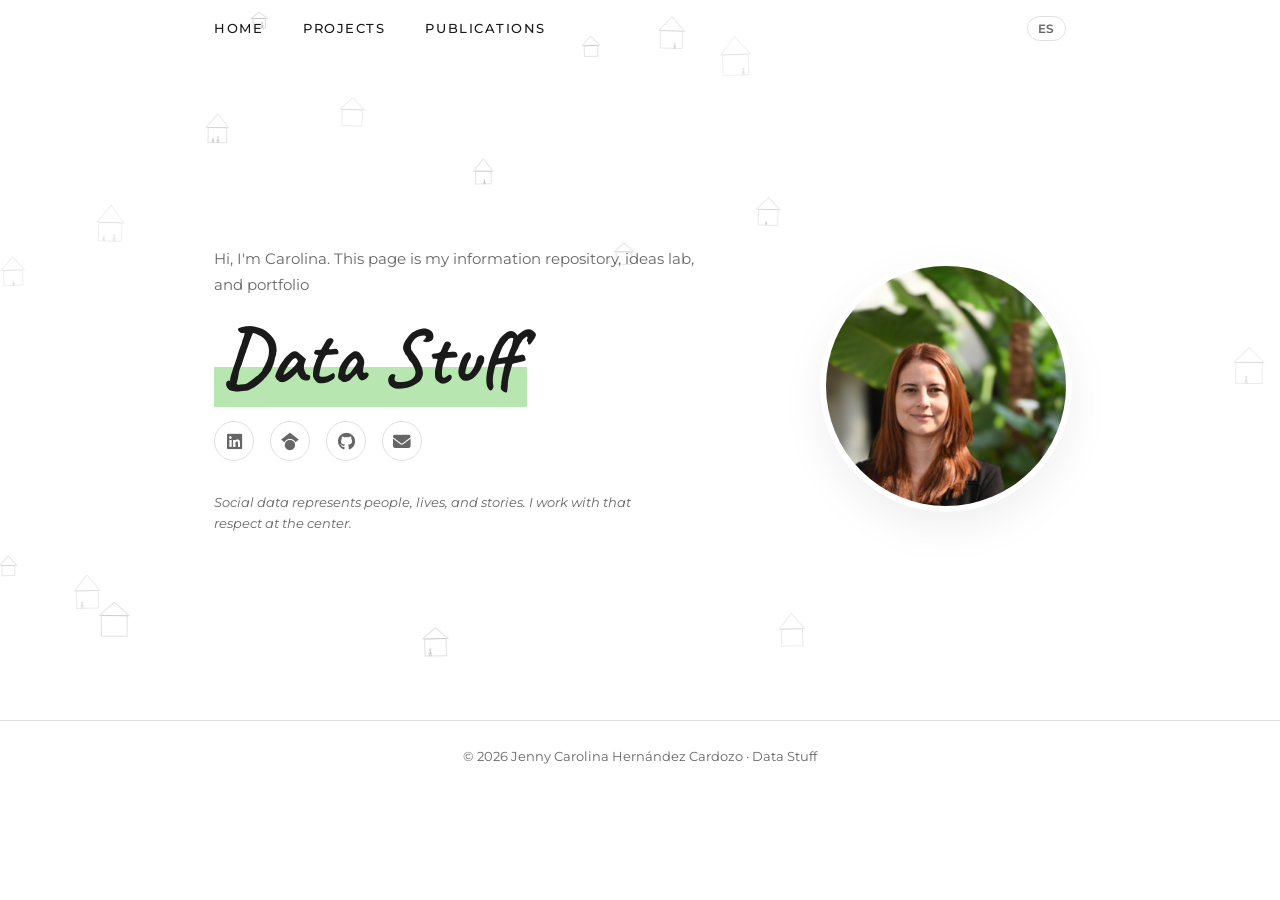
==== commit cf9788ec: "Agrega bloque de tableros de juventud" ====
--- a/index.html
+++ b/index.html
@@ -12,7 +12,7 @@
     <meta property="og:url" content="https://carolinahernandez2019.github.io/">
     <meta property="og:type" content="website">
     <meta property="og:locale" content="es_CO">
-    <link rel="stylesheet" href="style.css?v=20">
+    <link rel="stylesheet" href="style.css?v=21">
     <link rel="stylesheet" href="https://cdnjs.cloudflare.com/ajax/libs/font-awesome/6.5.1/css/all.min.css">
     <link rel="preconnect" href="https://fonts.googleapis.com">
     <link rel="preconnect" href="https://fonts.gstatic.com" crossorigin>
--- a/style.css
+++ b/style.css
@@ -5,6 +5,27 @@
    Para modificar colores, buscar la seccion "Variables CSS"
    al inicio. Ahi se cambian los colores globales del sitio.
    ========================================================== */
+
+/* --- Textura noise para secciones oscuras --- */
+.dark-texture {
+    position: relative;
+}
+.dark-texture::after {
+    content: "";
+    position: absolute;
+    top: 0;
+    left: 0;
+    width: 100%;
+    height: 100%;
+    background-image: url("data:image/svg+xml,%3Csvg viewBox='0 0 256 256' xmlns='http://www.w3.org/2000/svg'%3E%3Cfilter id='noise'%3E%3CfeTurbulence type='fractalNoise' baseFrequency='0.9' numOctaves='4' stitchTiles='stitch'/%3E%3C/filter%3E%3Crect width='100%25' height='100%25' filter='url(%23noise)'/%3E%3C/svg%3E");
+    opacity: 0.03;
+    pointer-events: none;
+    z-index: 1;
+}
+.dark-texture > * {
+    position: relative;
+    z-index: 2;
+}
 
 /* --- Clase para ocultar visualmente pero mantener accesible para buscadores y lectores de pantalla --- */
 .sr-only {
@@ -602,6 +623,13 @@
     margin-bottom: 14px;
 }
 
+.project-content p.project-citation {
+    font-size: 0.78rem;
+    color: #999999;
+    font-style: italic;
+    margin-bottom: 14px;
+}
+
 /* Tags dentro de cada tarjeta de proyecto */
 .project-tags {
     display: flex;
@@ -667,6 +695,71 @@
 
 .project-image-link:hover .project-placeholder {
     opacity: 0.85;
+}
+
+/* --- Bloque de tableros para la Subdireccion para la Juventud --- */
+/* Agrupa varios tableros en una sola pieza dentro de Recent projects */
+.tableros-block {
+    padding: 8px 0;
+}
+
+.tableros-title {
+    font-family: var(--font-heading);
+    font-size: 1.3rem;
+    color: #ffffff;
+    margin-bottom: 10px;
+}
+
+.tableros-intro {
+    font-size: 0.9rem;
+    line-height: 1.6;
+    color: #999999;
+    max-width: 720px;
+    margin-bottom: 24px;
+}
+
+.tableros-grid {
+    display: grid;
+    grid-template-columns: 1fr 1fr;
+    gap: 20px;
+}
+
+.tablero-item {
+    display: flex;
+    flex-direction: column;
+    background: rgba(255, 255, 255, 0.05);
+    border-radius: var(--radius);
+    padding: 22px 24px;
+    transition: background var(--transition), transform var(--transition);
+}
+
+.tablero-item:hover {
+    background: rgba(255, 255, 255, 0.08);
+    transform: translateY(-2px);
+}
+
+.tablero-item h4 {
+    font-family: var(--font-heading);
+    font-size: 1rem;
+    color: #ffffff;
+    margin-bottom: 8px;
+}
+
+.tablero-item p {
+    font-size: 0.85rem;
+    line-height: 1.6;
+    color: #bbbbbb;
+    margin-bottom: 14px;
+    flex: 1;
+}
+
+.tablero-item .project-tags {
+    margin-bottom: 16px;
+}
+
+/* Los links quedan alineados abajo para que las 4 tarjetas se vean parejas */
+.tablero-item .project-links-row {
+    margin-top: auto;
 }
 
 /* Texto "Ver app en vivo" dentro del placeholder */
@@ -1082,18 +1175,24 @@
     }
 
     /* Hero: foto arriba, texto abajo en movil */
+    .hero {
+        padding: 80px 0 40px;
+        min-height: auto;
+    }
+
     .hero-container {
         flex-direction: column-reverse;
         text-align: center;
+        gap: 16px;
     }
 
     .hero-photo {
-        width: 180px;
-        height: 180px;
+        width: 160px;
+        height: 160px;
     }
 
     .hero-eyebrow {
-        margin-top: 24px;
+        margin-top: 8px;
     }
 
     .hero-tagline {
@@ -1141,6 +1240,11 @@
         height: 180px;
     }
 
+    /* Tableros de juventud: una columna en movil */
+    .tableros-grid {
+        grid-template-columns: 1fr;
+    }
+
     /* Publicaciones: vertical en movil */
     .publication-card {
         flex-direction: column;
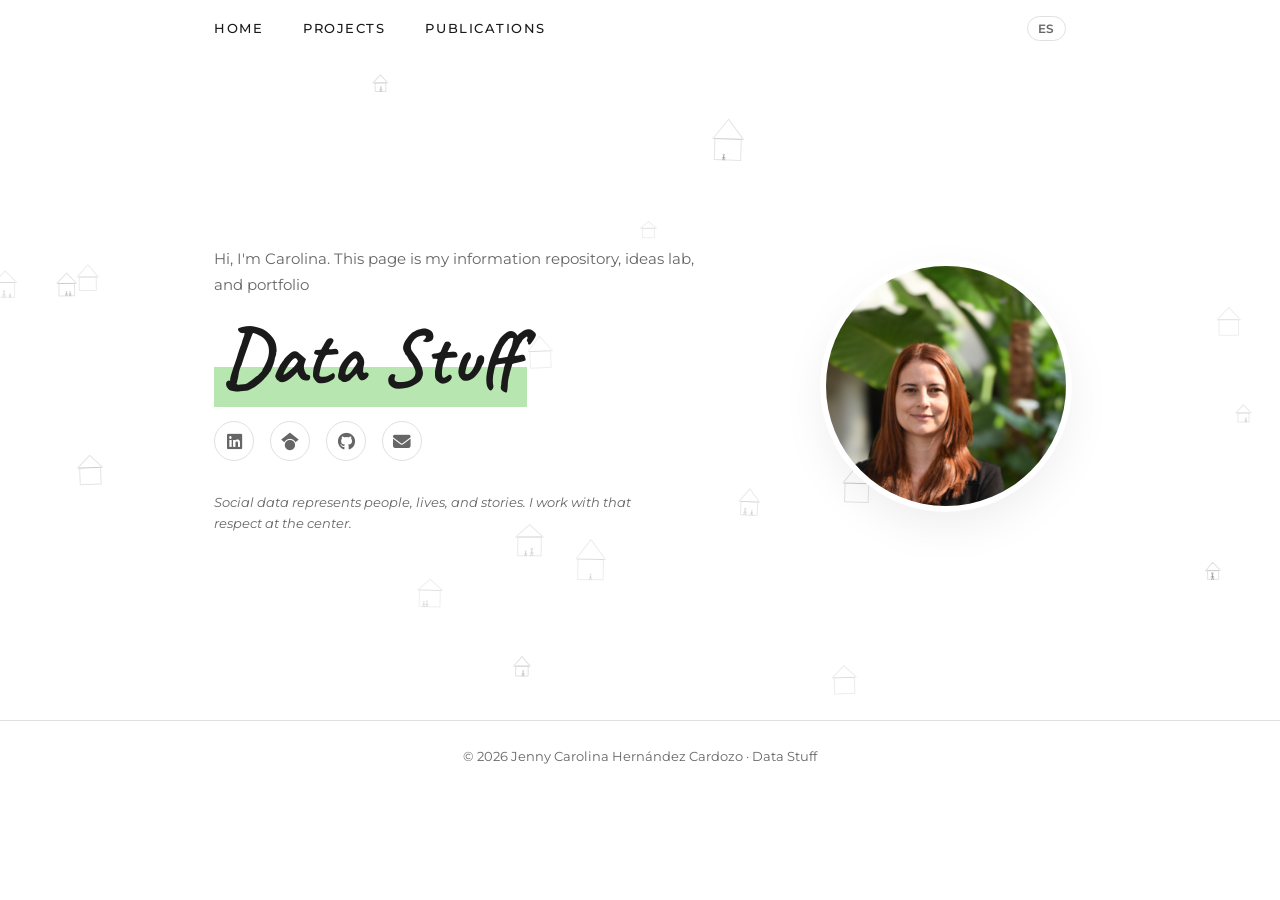
==== commit 2745ea21: "Tableros de juventud en pagina propia" ====
--- a/index.html
+++ b/index.html
@@ -12,7 +12,7 @@
     <meta property="og:url" content="https://carolinahernandez2019.github.io/">
     <meta property="og:type" content="website">
     <meta property="og:locale" content="es_CO">
-    <link rel="stylesheet" href="style.css?v=21">
+    <link rel="stylesheet" href="style.css?v=23">
     <link rel="stylesheet" href="https://cdnjs.cloudflare.com/ajax/libs/font-awesome/6.5.1/css/all.min.css">
     <link rel="preconnect" href="https://fonts.googleapis.com">
     <link rel="preconnect" href="https://fonts.gstatic.com" crossorigin>
--- a/style.css
+++ b/style.css
@@ -697,27 +697,7 @@
     opacity: 0.85;
 }
 
-/* --- Bloque de tableros para la Subdireccion para la Juventud --- */
-/* Agrupa varios tableros en una sola pieza dentro de Recent projects */
-.tableros-block {
-    padding: 8px 0;
-}
-
-.tableros-title {
-    font-family: var(--font-heading);
-    font-size: 1.3rem;
-    color: #ffffff;
-    margin-bottom: 10px;
-}
-
-.tableros-intro {
-    font-size: 0.9rem;
-    line-height: 1.6;
-    color: #999999;
-    max-width: 720px;
-    margin-bottom: 24px;
-}
-
+/* --- Tableros para la Subdireccion para la Juventud (tableros-juventud.html) --- */
 .tableros-grid {
     display: grid;
     grid-template-columns: 1fr 1fr;
@@ -729,13 +709,35 @@
     flex-direction: column;
     background: rgba(255, 255, 255, 0.05);
     border-radius: var(--radius);
-    padding: 22px 24px;
+    overflow: hidden;
     transition: background var(--transition), transform var(--transition);
 }
 
 .tablero-item:hover {
     background: rgba(255, 255, 255, 0.08);
     transform: translateY(-2px);
+}
+
+/* Miniatura del tablero (opcional, arriba de la tarjeta) */
+.tablero-thumb {
+    display: block;
+    height: 160px;
+    flex-shrink: 0;
+}
+
+.tablero-thumb img {
+    display: block;
+    width: 100%;
+    height: 100%;
+    object-fit: cover;
+}
+
+/* Contenido de la tarjeta; el padding vive aqui para que la miniatura llegue al borde */
+.tablero-item-content {
+    display: flex;
+    flex-direction: column;
+    flex: 1;
+    padding: 20px 24px 22px;
 }
 
 .tablero-item h4 {
